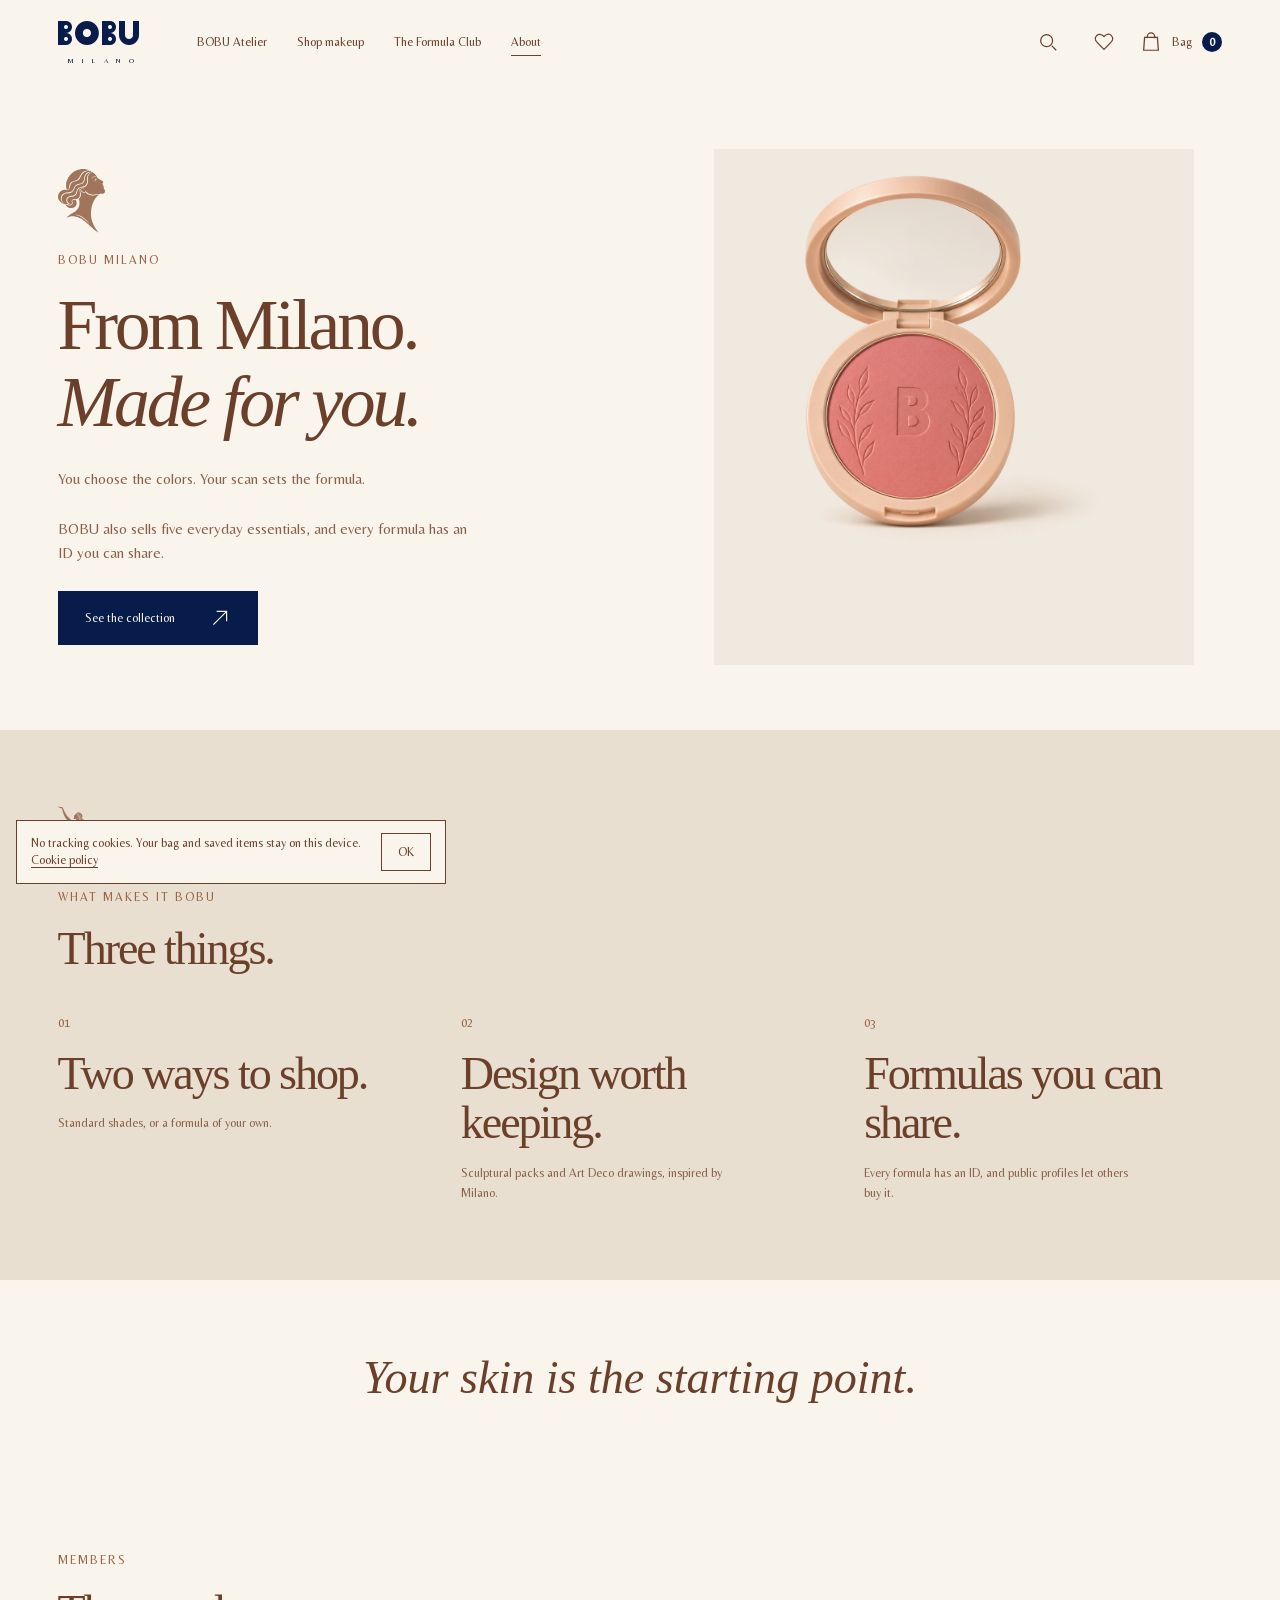
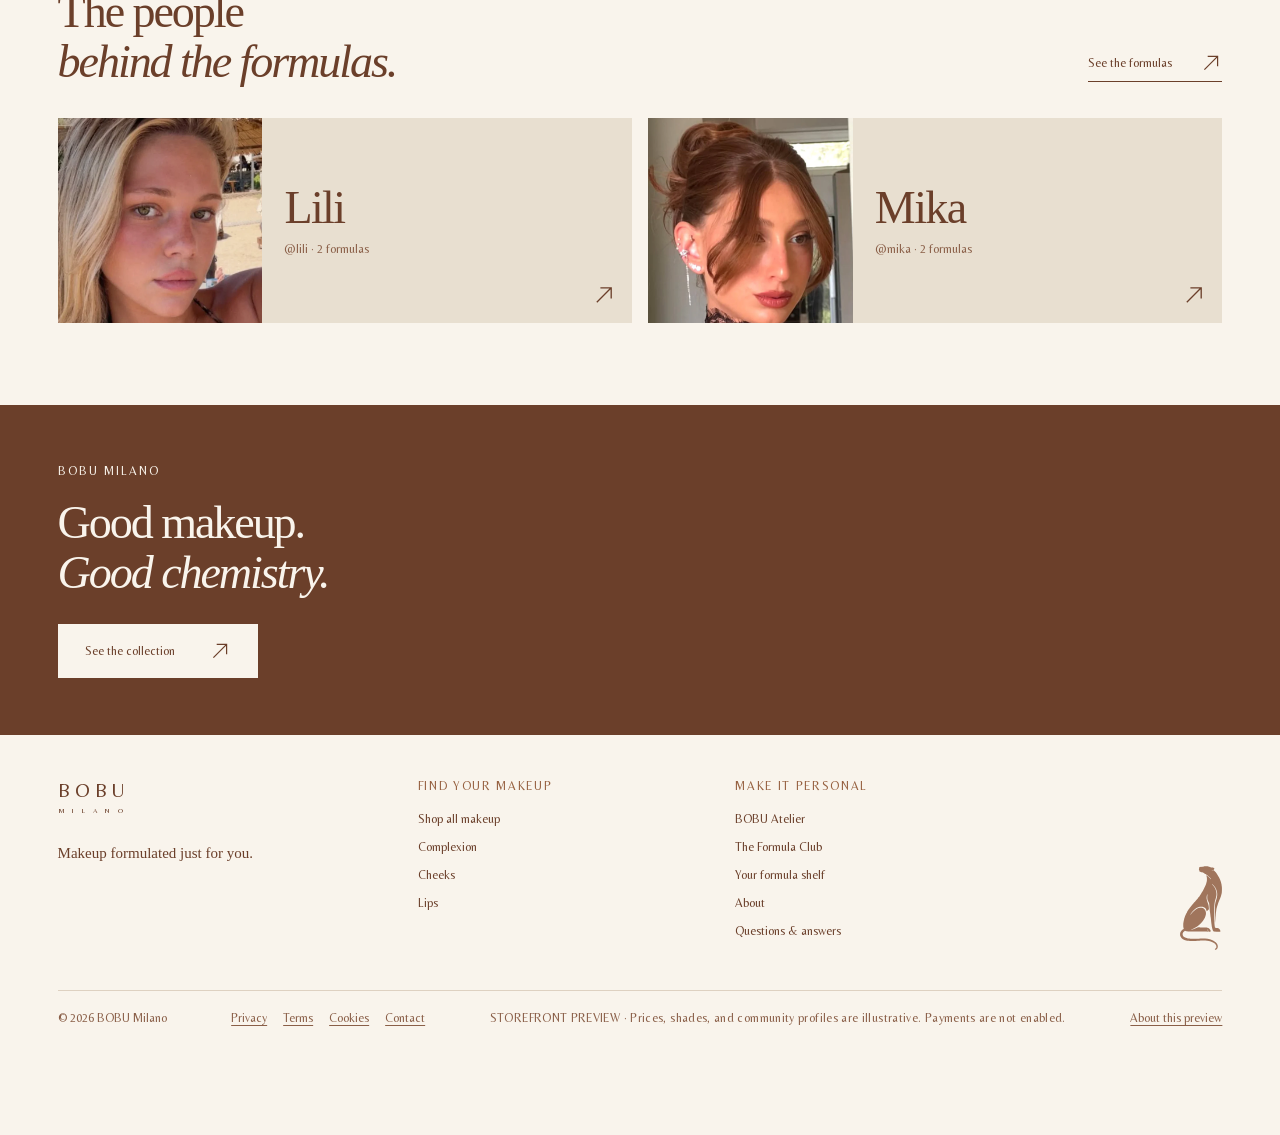
==== about.html @ 53360960 "Remove the animations and film, add three swipeable lipstick shots Co-Authored-By: Claude Opus 5.5 <" ====
<!doctype html>
<html lang="en"><head><meta charset="utf-8"><meta name="viewport" content="width=device-width,initial-scale=1,viewport-fit=cover"><meta name="theme-color" content="#F9F4EC"><title>About · BOBU Milano</title><meta name="description" content="BOBU Milano makes personal makeup. You pick the color, your scan sets the formula."><link rel="icon" href="assets/icon.png"><link rel="preload" href="assets/fonts/BOBUSignature-Regular.woff2" as="font" type="font/woff2" crossorigin><link rel="preload" href="assets/fonts/Belleza-Regular.woff2" as="font" type="font/woff2" crossorigin><meta property="og:type" content="website"><meta property="og:title" content="BOBU Milano"><meta property="og:description" content="Makeup formulated just for you. You pick the color, your scan sets the formula."><meta property="og:image" content="https://bobumilano.com/assets/share-2.jpg"><meta property="og:image:width" content="1200"><meta property="og:image:height" content="630"><meta name="twitter:card" content="summary_large_image"><link rel="stylesheet" href="store.css?v=36"></head><body><a class="skip-link" href="#main">Skip to content</a><div id="siteHeader"></div><main id="main" tabindex="-1"><noscript>Please enable JavaScript to explore this storefront.</noscript></main><div id="siteFooter"></div><dialog id="bagDialog" class="bag-dialog" aria-label="Shopping bag"></dialog><dialog id="menuDialog" class="menu-dialog" aria-label="Navigation menu"></dialog><dialog id="searchDialog" class="search-dialog" aria-label="Search makeup and formulas"></dialog><dialog id="detailDialog" class="detail-dialog" aria-label="BOBU information"></dialog><div id="toast" class="toast" role="status" aria-live="polite"></div><script src="store.js?v=36"></script><script src="motion.js?v=36"></script></body></html>
---- store.css ----
:root{--display:clamp(44px,5.6vw,84px);--heading:clamp(32px,3.6vw,52px);--title:clamp(20px,1.7vw,24px);--body:15px;--small:12px}
@font-face{font-family:BOBU;src:url('assets/fonts/BOBUSignature-Regular.woff2') format('woff2');font-display:swap;font-weight:400}@font-face{font-family:Belleza;src:url('assets/fonts/Belleza-Regular.woff2') format('woff2');font-display:swap;font-weight:400}
:root{--paper:#f9f4ec;--deep-blue:#071c4a;--ink:#6b3f2a;--text:#74452f;--muted:#8a5f48;--blush:#ebd3c3;--sand:#e8dfd0;--oat:#eadcbd;--clay:#96603f;--rule:#d8c8b8;--font:Belleza,Optima,Candara,sans-serif;--serif:Georgia,'Times New Roman',serif;--gutter:4.5%;--header:84px}
*{box-sizing:border-box}html{scroll-behavior:smooth;scroll-padding-top:105px;background:var(--paper)}body{margin:0;background:var(--paper);color:var(--text);font-family:var(--font);font-size:var(--body);line-height:1.5;-webkit-font-smoothing:antialiased}button,input,select,textarea{font:inherit}a{color:inherit;text-decoration:none}button{cursor:pointer;border:0;background:none;color:inherit;padding:0}button,a{touch-action:manipulation;-webkit-tap-highlight-color:transparent}button:focus-visible,a:focus-visible,input:focus-visible,select:focus-visible,summary:focus-visible{outline:2px solid var(--ink);outline-offset:5px}button:disabled{opacity:.55;cursor:default}img,video{display:block;max-width:100%}svg{display:block}svg.ico{width:22px;height:22px;fill:none;stroke:currentColor;stroke-width:1.35}h1,h2,h3,p{margin:0;font-weight:400}h1,h2,h3{font-family:var(--serif);color:var(--ink);letter-spacing:-.045em;line-height:1.08}h1{font-size:var(--display)}h2{font-size:var(--heading)}h3{font-size:var(--title)}em{font-style:italic}p{line-height:1.65}.signature{font-family:BOBU,var(--font);font-style:normal;letter-spacing:0;line-height:1.15}.eyebrow{font-family:var(--font);font-size:var(--small);letter-spacing:.17em;text-transform:uppercase;color:var(--clay);line-height:1.5;margin-bottom:18px}.small{font-size:var(--small);color:var(--muted)}.sr-only{position:absolute;width:1px;height:1px;overflow:hidden;clip:rect(0,0,0,0);white-space:nowrap}.skip-link{position:fixed;top:10px;left:10px;background:var(--paper);padding:12px;z-index:100;transform:translateY(-150%)}.skip-link:focus{transform:none}.topline{background:var(--ink);color:var(--paper);font-size:var(--small);letter-spacing:.08em;min-height:29px;text-align:center;display:grid;place-items:center;padding:5px 20px}.site-header{height:var(--header);display:flex;align-items:center;gap:55px;padding:0 var(--gutter);background:var(--paper);position:sticky;top:0;z-index:35;transition:box-shadow .2s}#siteHeader{display:contents}.site-header.scrolled{box-shadow:0 1px 0 #d8c8b87a}.wordmark{color:var(--ink);font-family:BOBU,sans-serif;font-size:43px;line-height:.8;flex-shrink:0;display:inline-block}.wordmark small{display:block;font-family:var(--font);letter-spacing:.45em;font-size:10px;text-align:center;margin-top:12px;padding-left:5px}.header-links{display:flex;gap:30px;align-items:center;font-size:var(--small);color:var(--ink)}.header-links a{position:relative;padding:10px 0}.header-links a:after{content:'';position:absolute;bottom:5px;left:0;height:1px;width:0;background:var(--ink);transition:width .2s}.header-links a:hover:after,.header-links a[aria-current=page]:after{width:100%}.header-actions{display:flex;align-items:center;gap:16px;margin-left:auto;color:var(--ink)}.icon-button{width:40px;height:44px;display:grid;place-items:center;position:relative}.bag-trigger{display:flex;align-items:center;gap:10px;font-size:var(--small);min-height:44px}.bag-count{background:var(--ink);color:var(--paper);min-width:20px;height:20px;border-radius:50%;display:inline-grid;place-items:center;font-size:var(--small)}.menu-trigger{display:none}.button{display:inline-flex;align-items:center;justify-content:space-between;gap:34px;min-height:50px;background:var(--ink);color:var(--paper);padding:15px 22px;font-size:var(--small);line-height:1.2;border:1px solid var(--ink);transition:background .2s,transform .2s}.button:active{transform:translateY(1px)}.button .arrow{font-size:var(--title);line-height:1}.button.secondary{background:transparent;color:var(--ink)}.button.secondary:hover{background:#74452f0a}.button.light{background:var(--paper);color:var(--ink);border-color:var(--paper)}.text-link{display:inline-flex;justify-content:space-between;align-items:center;gap:28px;padding:7px 0;border-bottom:1px solid currentColor;font-size:var(--small);line-height:1.4;color:var(--ink)}.text-link .arrow{font-size:var(--body)}.section{padding:76px var(--gutter)}.section-head{display:flex;justify-content:space-between;align-items:flex-end;gap:35px;margin-bottom:32px}.section-head p:not(.eyebrow){max-width:285px;font-size:var(--body);color:var(--muted)}.section-head>.text-link{flex-shrink:0;margin-bottom:4px}.hero{position:relative;isolation:isolate;min-height:690px;display:flex;align-items:center;background:#d7a783;overflow:hidden}.hero-photo{position:absolute;inset:0;z-index:-2;width:100%;height:100%;object-fit:cover;object-position:center 58%}.hero:after{content:'';position:absolute;inset:0;background:linear-gradient(90deg,#f3d9b825,transparent 70%);z-index:-1;pointer-events:none}.hero-copy{padding:65px var(--gutter);width:58%;max-width:825px}.hero .eyebrow{color:var(--ink);font-size:var(--small);margin-bottom:25px}.hero h1{font-size:var(--display);line-height:.99;letter-spacing:-.05em}.hero h1 .signature{display:inline-block;font-size:1em;margin-top:24px;letter-spacing:0}.hero-description{font-size:var(--body);color:var(--ink);max-width:330px;margin:28px 0 25px}.hero-actions{display:flex;align-items:center;gap:25px;flex-wrap:wrap}.hero .button{min-width:193px}.hero .text-link{color:var(--ink)}.hero-product{position:absolute;right:var(--gutter);bottom:30px;background:#f9f4ece8;backdrop-filter:blur(8px);padding:15px 18px;display:flex;align-items:center;gap:18px;font-size:var(--small);color:var(--ink);max-width:325px}.hero-product>span{font-size:var(--title)}.hero-product small{display:block;color:var(--muted);font-size:var(--small);margin-top:4px}.entry-paths{display:grid;grid-template-columns:1fr 1fr;padding:25px var(--gutter);gap:50px;background:var(--paper)}.entry-path{display:flex;align-items:center;gap:20px;padding:12px 0}.entry-path .number{font-size:var(--small);color:var(--clay)}.entry-path h3{font-size:var(--title)}.entry-path p{font-size:var(--small);color:var(--muted);margin-top:4px}.entry-path>.arrow{margin-left:auto;color:var(--ink);font-size:var(--title)}.entry-path+.entry-path{border-left:1px solid var(--rule);padding-left:50px}.product-grid{display:grid;grid-template-columns:repeat(3,minmax(0,1fr));gap:35px 22px}.product-grid.featured{grid-template-columns:repeat(5,minmax(0,1fr));gap:18px}.product-card{min-width:0}.product-stage{position:relative;isolation:isolate;overflow:hidden;background:var(--ground,var(--sand));aspect-ratio:4/4.7;display:flex;align-items:center;justify-content:center}.product-stage:before{content:'';position:absolute;z-index:-1;width:70%;height:85%;border-radius:200px 200px 0 0;bottom:0;left:15%;background:#f9f4ec56}.product-stage .product-cutout{height:76%;width:65%;object-fit:contain;position:relative;z-index:1;transition:transform .5s}.product-stage[data-type=blush] .product-cutout{width:85%;height:65%}.product-stage[data-type=concealer] .product-cutout,.product-stage[data-type=gloss] .product-cutout{height:77%;width:55%}.product-stage:hover .product-cutout{transform:translateY(-5px) rotate(-2deg)}.product-stage .stage-art{position:absolute;width:20%;height:31%;left:6%;bottom:7%;object-fit:contain;opacity:.22;z-index:0}.stage-badge{position:absolute;left:15px;top:14px;z-index:2;font-size:var(--small);letter-spacing:.12em;color:var(--muted)}.quick-add{position:absolute;z-index:3;right:12px;bottom:12px;display:grid;place-items:center;width:38px;height:38px;background:var(--paper);color:var(--ink);font-size:var(--title)}.quick-add:hover{background:var(--ink);color:var(--paper)}.product-stage-link{display:block}.product-stage-link .product-stage{width:100%}.product-caption{padding-top:16px}.product-name-line{display:flex;align-items:baseline;justify-content:space-between;gap:10px}.product-name-line h3{font-size:var(--title);line-height:1.15}.product-name-line .price{font-size:var(--small);white-space:nowrap;color:var(--ink)}.product-caption p{font-size:var(--small);color:var(--muted);margin:7px 0 11px;line-height:1.5}.shade-preview{display:flex;gap:5px;align-items:center;color:var(--muted);font-size:var(--small)}.shade-preview span{width:9px;height:9px;background:var(--color);border-radius:50%}.shade-preview small{margin-left:4px;font-size:var(--small)}.featured .product-name-line{display:block}.featured .product-name-line .price{font-size:var(--small);display:block;margin-top:8px}.featured .product-name-line h3{font-size:var(--title)}.featured .product-caption p{font-size:var(--small);min-height:34px}.shop-all-link{text-align:center;margin-top:35px}.personal-section{display:grid;grid-template-columns:1fr 1fr;gap:8%;align-items:center;background:var(--sand)}.personal-visual{position:relative;background:var(--oat);min-height:560px;display:flex;align-items:center;justify-content:center;overflow:hidden}.personal-visual .figure-art{width:88%;height:430px;object-fit:contain;mix-blend-mode:multiply;opacity:.85;position:relative}.visual-tag{position:absolute;top:23px;left:23px;right:23px;display:flex;justify-content:space-between;color:var(--clay);font-size:var(--small);letter-spacing:.12em}.visual-caption{position:absolute;bottom:24px;left:24px;right:24px;text-align:center;color:var(--ink);font-size:var(--title);font-family:var(--serif);font-style:italic}.personal-copy .body-copy{max-width:370px;font-size:var(--body);color:var(--muted);margin:24px 0}.simple-steps{display:grid;gap:18px;margin:28px 0}.simple-step{display:flex;gap:17px;align-items:flex-start}.simple-step>span{color:var(--ink);font-size:var(--small);padding-top:4px}.simple-step h3{font-family:var(--font);font-size:var(--body);letter-spacing:0;color:var(--text)}.simple-step p{font-size:var(--small);color:var(--muted);margin-top:4px}.coming-soon{font-size:var(--small);letter-spacing:.09em;color:var(--clay);text-transform:uppercase;display:block;margin-top:13px}.formula-grid{display:grid;grid-template-columns:repeat(3,minmax(0,1fr));gap:22px}.formula-card{background:var(--sand);position:relative}.formula-art{height:195px;position:relative;display:flex;align-items:center;justify-content:center;overflow:hidden;background:var(--ground,var(--sand))}.formula-art:before{content:'';position:absolute;bottom:0;top:17px;width:62%;background:#f9f4ec45;border-radius:150px 150px 0 0}.formula-pigment{position:relative;z-index:1;width:142px;height:112px;border-radius:45% 55% 48% 52% / 47% 54% 46% 53%;background:var(--tone);transform:rotate(-15deg);box-shadow:inset 8px 10px 15px #fff2,inset -6px -7px 15px #33120f18,7px 12px 20px #74513615}.formula-pigment:before{content:'';position:absolute;inset:13px 8px;border-top:1px solid #fff3;border-bottom:1px solid #56281812;border-radius:50%;transform:rotate(8deg)}.formula-pigment:after{content:'';position:absolute;inset:30px 10px;border-top:1px solid #fff3;border-bottom:1px solid #56281812;border-radius:50%;transform:rotate(8deg)}.formula-id{position:absolute;left:16px;top:14px;font-size:var(--small);letter-spacing:.09em;color:var(--muted);z-index:2}.save-formula{position:absolute;right:9px;top:6px;width:40px;height:40px;color:var(--ink);z-index:3;font-size:var(--title)}.save-formula[aria-pressed=true]{color:var(--ink)}.formula-info{padding:22px;background:#f1e7d8}.formula-info h3{font-size:var(--title)}.formula-info>p{font-size:var(--small);color:var(--muted);margin:7px 0 18px}.creator-link{display:flex;align-items:center;gap:10px;font-size:var(--small)}.avatar{width:32px;height:32px;border-radius:50%;display:grid;place-items:center;background:var(--avatar,#e6cdb5);color:var(--ink);font-family:var(--serif);font-size:var(--small);flex-shrink:0}.creator-link small{font-size:var(--small);color:var(--muted);display:block;margin-top:3px}.creator-link>.arrow{margin-left:auto;font-size:var(--title);color:var(--ink)}.formula-buy{display:flex;justify-content:space-between;align-items:center;min-height:42px;border:1px solid #cbb99f;padding:11px 12px;margin-top:17px;color:var(--ink);font-size:var(--small)}.formula-buy:hover{background:var(--ink);border-color:var(--ink);color:var(--paper)}.sample-label{display:inline-block;font-size:var(--small);letter-spacing:.12em;color:var(--muted);text-transform:uppercase}.community-note{display:flex;justify-content:space-between;align-items:center;margin-top:24px;gap:20px}.community-note p{font-size:var(--small);color:var(--muted)}.brand-banner{background:var(--ink);color:var(--paper);padding:57px var(--gutter);position:relative;display:flex;align-items:center;justify-content:space-between;gap:30px;overflow:hidden}.brand-banner h2{color:var(--paper);font-size:var(--heading)}.brand-banner .eyebrow{color:var(--paper);font-size:var(--small)}.brand-banner .signature{font-size:1em;display:block;margin-top:15px}.brand-banner .banner-art{width:180px;height:175px;filter:brightness(0) invert(92%) sepia(16%) saturate(374%) hue-rotate(344deg);opacity:.45;object-fit:contain;margin-right:6%}.brand-banner .button{margin-top:26px}.site-footer{padding:45px var(--gutter) 24px;background:var(--paper)}.footer-main{display:grid;grid-template-columns:1.15fr 1fr .8fr .8fr;gap:35px;padding-bottom:40px}.footer-brand .wordmark{font-size:50px}.footer-brand p{font-family:var(--serif);font-size:var(--body);line-height:1.4;margin-top:24px;color:var(--ink)}.footer-links h3{font-family:var(--font);font-size:var(--small);letter-spacing:.14em;color:var(--clay);text-transform:uppercase;margin:0 0 17px}.footer-links a,.footer-links button{display:block;font-size:var(--small);margin:10px 0;color:var(--ink);text-align:left}.footer-main .footer-art{width:90px;height:135px;object-fit:contain;opacity:.65;justify-self:end}.footer-bottom{display:flex;justify-content:space-between;gap:20px;border-top:1px solid #ded1c1;padding-top:18px;font-size:var(--small);color:var(--muted)}.footer-bottom button{font-size:var(--small);text-decoration:underline;text-underline-offset:3px}.footer-bottom .preview-disclosure{font-size:var(--small);letter-spacing:.03em}.mobile-dock{display:none}.page-intro{padding:60px var(--gutter) 35px;position:relative}.page-intro h1{max-width:850px}.page-intro>p:not(.eyebrow){max-width:490px;color:var(--muted);font-size:var(--body);margin:22px 0 0}.page-intro .intro-art{position:absolute;right:8%;bottom:25px;width:100px;height:150px;object-fit:contain;opacity:.7}.breadcrumb{font-size:var(--small);color:var(--muted);display:flex;gap:10px;margin-bottom:30px;flex-wrap:wrap}.breadcrumb a:hover{color:var(--ink)}.shop-section{padding-top:0}.shop-controls{display:flex;align-items:center;justify-content:space-between;gap:25px;padding:20px 0;border-top:1px solid var(--rule);margin-bottom:20px}.filter-tabs{display:flex;gap:8px;flex-wrap:wrap}.filter-tabs button{font-size:var(--small);padding:9px 16px;border:1px solid transparent;color:var(--muted);min-height:38px}.filter-tabs button.active{border-color:var(--ink);color:var(--ink)}.sort-label{display:flex;align-items:center;gap:8px;font-size:var(--small);color:var(--muted)}select{border:0;border-bottom:1px solid var(--rule);background:transparent;color:var(--ink);border-radius:0;font-size:var(--small);max-width:170px;padding:9px 18px 9px 2px}.catalog-meta{display:flex;justify-content:space-between;align-items:center;gap:20px;font-size:var(--small);color:var(--muted);margin-bottom:23px}.catalog-meta button{color:var(--ink);text-decoration:underline;text-underline-offset:4px;font-size:var(--small)}.store-note{margin-top:35px;font-size:var(--small);color:var(--muted)}.empty-state{padding:65px 20px;text-align:center;max-width:600px;margin:0 auto}.empty-state h2{font-size:var(--heading)}.empty-state p{font-size:var(--body);color:var(--muted);margin:20px 0}.empty-state .button{margin-top:5px}.product-page{padding:32px var(--gutter) 70px}.product-layout{display:grid;grid-template-columns:1.1fr 1fr;gap:8%;align-items:start}.product-gallery{position:sticky;top:calc(var(--header) + 20px)}.product-gallery .product-stage{aspect-ratio:1/1.09;min-height:480px}.product-gallery .product-stage .product-cutout{height:78%;width:65%}.product-gallery .product-stage[data-type=blush] .product-cutout{width:85%;height:65%}.gallery-caption{display:flex;justify-content:space-between;font-size:var(--small);color:var(--muted);margin-top:13px;gap:10px}.product-detail{padding-top:12px}.product-detail .eyebrow{margin-bottom:16px;font-size:var(--small)}.product-detail h1{font-size:var(--heading)}.product-intro{font-size:var(--body);color:var(--muted);max-width:380px;margin:18px 0}.product-price{font-size:var(--title);color:var(--ink);margin:20px 0 4px}.price-note{font-size:var(--small);color:var(--muted)}.product-specs{display:flex;gap:17px;flex-wrap:wrap;font-size:var(--small);color:var(--muted);margin:20px 0 25px}.product-specs span+span:before{content:'·';margin-right:17px}.shade-label{display:flex;justify-content:space-between;align-items:center;font-size:var(--small);margin:25px 0 12px;color:var(--ink);gap:10px}.shade-label button{font-size:var(--small);color:var(--ink);text-decoration:underline;text-underline-offset:4px}.shade-options{display:flex;gap:4px;flex-wrap:wrap;margin-bottom:13px}.shade-button{width:42px;height:42px;border:1px solid transparent;display:grid;place-items:center;position:relative;border-radius:50%}.shade-button:before{content:'';position:absolute;inset:7px;border-radius:50%;background:var(--shade)}.shade-button[aria-pressed=true]{border-color:var(--ink)}.shade-button:after{content:'';position:absolute;inset:14px;border-radius:50%;border:1px solid #fff8;opacity:0}.shade-button[aria-pressed=true]:after{opacity:1}.shade-description{font-size:var(--small);color:var(--muted);min-height:18px}.buy-row{display:flex;gap:12px;align-items:center;margin:26px 0 12px}.quantity-input{border:1px solid var(--rule);display:flex;align-items:center;min-height:52px;flex-shrink:0}.quantity-input button{width:34px;height:48px;color:var(--ink);font-size:var(--title)}.quantity-input span{min-width:20px;text-align:center;font-size:var(--small)}.buy-row .button{flex:1;min-height:52px;justify-content:center;gap:12px}.product-footnote{font-size:var(--small);color:var(--muted);margin-bottom:25px}.custom-link{background:#eee2ce;display:flex;align-items:center;justify-content:space-between;gap:15px;padding:18px 20px;margin:25px 0;color:var(--ink);font-size:var(--small)}.custom-link small{font-size:var(--small);color:var(--muted);display:block;margin-top:4px}.custom-link .arrow{font-size:var(--title)}.accordions{margin-top:25px}details{border-bottom:1px solid var(--rule)}summary{list-style:none;display:flex;align-items:center;justify-content:space-between;min-height:53px;font-size:var(--small);color:var(--ink);cursor:pointer}summary::-webkit-details-marker{display:none}summary:after{content:'+';font-size:var(--title);font-family:var(--font)}details[open] summary:after{content:'−'}details>div,details>p{font-size:var(--small);line-height:1.7;color:var(--muted);padding:0 20px 20px 0}.formula-context{padding:15px 18px;background:#eee2d4;font-size:var(--small);margin-bottom:22px;color:var(--muted)}.formula-context a{color:var(--ink);text-decoration:underline;text-underline-offset:3px}.formula-context .avatar{display:inline-grid;vertical-align:middle;margin-right:8px}.formula-product-id{display:inline-block;background:#e8dfcf;color:var(--ink);padding:7px 10px;font-size:var(--small);margin-top:17px}.formula-product-save{margin-top:12px;font-size:var(--small);color:var(--ink);display:block;text-decoration:underline;text-underline-offset:5px}.related-section{padding-top:15px}.related-section h2{font-size:var(--heading)}.formula-searchbar{display:flex;align-items:center;border-bottom:1px solid var(--ink);max-width:470px;min-height:48px;gap:15px}.formula-searchbar input{width:100%;background:none;border:0;outline-offset:0;color:var(--ink);font-size:var(--body);padding:12px 0;min-width:0}.formula-searchbar svg{flex-shrink:0}.club-controls{display:flex;align-items:center;justify-content:space-between;gap:30px;margin:0 0 30px}.club-controls .filter-tabs{gap:3px}.club-controls .filter-tabs button{font-size:var(--small);padding:8px 12px}.id-explainer{background:var(--sand);padding:45px;display:grid;grid-template-columns:1fr 1fr;gap:9%;align-items:center}.id-ticket{background:var(--paper);padding:30px;max-width:390px;box-shadow:10px 12px 0 #cbb39425}.id-ticket .ticket-brand{font-family:BOBU;font-size:27px;color:var(--ink);line-height:1}.id-ticket>span{font-size:var(--small);color:var(--muted);display:block;margin:28px 0 8px;letter-spacing:.12em}.id-ticket strong{display:block;color:var(--ink);font-size:var(--title);letter-spacing:.04em;font-family:var(--font);font-weight:400}.ticket-rows{display:grid;grid-template-columns:1fr 1fr;gap:20px;border-top:1px solid var(--rule);margin-top:24px;padding-top:18px;font-size:var(--small);color:var(--muted)}.ticket-rows b{display:block;font-size:var(--small);font-weight:400;color:var(--text);margin-top:6px}.id-explainer h2{font-size:var(--heading)}.id-explainer p{font-size:var(--small);color:var(--muted);margin-top:20px;max-width:350px}.id-explainer .text-link{margin-top:15px}.profile-hero{padding:55px var(--gutter) 45px;background:var(--ground,var(--sand));display:grid;grid-template-columns:1fr 200px;align-items:center;gap:40px}.profile-title{display:flex;align-items:center;gap:24px;margin:22px 0}.profile-title .avatar{width:90px;height:90px;font-size:var(--title);background:#f9f4ec88}.profile-title h1{font-size:var(--display)}.profile-title p{font-size:var(--small);color:var(--muted);margin-top:10px}.profile-hero .profile-bio{max-width:460px;font-size:var(--body);color:var(--muted);margin-bottom:20px}.profile-buttons{display:flex;gap:17px;align-items:center}.profile-buttons .button{min-height:43px;font-size:var(--small);padding:12px 19px}.profile-hero>img{width:145px;height:220px;object-fit:contain;justify-self:center;opacity:.6}.profile-formula-heading{display:flex;align-items:center;justify-content:space-between;margin-bottom:30px}.profile-formula-heading span{font-size:var(--small);color:var(--muted)}.profile-formula-heading h2{font-size:var(--heading)}.shelf-meta{display:flex;gap:24px;margin:30px 0;color:var(--muted);font-size:var(--small)}.shelf-intro{padding-bottom:15px}.followed-row{display:flex;gap:15px;flex-wrap:wrap;margin-top:20px}.followed-card{display:flex;gap:10px;align-items:center;background:var(--sand);padding:13px 17px;font-size:var(--small);color:var(--ink)}.personal-hero{display:grid;grid-template-columns:1fr 1fr;gap:7%;padding:60px var(--gutter);background:var(--sand);align-items:center}.personal-hero h1{font-size:var(--display)}.personal-hero .intro-copy{font-size:var(--body);color:var(--muted);max-width:380px;margin:25px 0}.personal-hero .personal-visual{min-height:540px}.personal-hero .eyebrow{font-size:var(--small)}.personal-hero .button{margin-top:5px}.how-grid{display:grid;grid-template-columns:repeat(3,minmax(0,1fr));gap:45px}.how-card .how-number{font-size:var(--small);color:var(--clay);margin-bottom:15px}.how-card h3{font-size:var(--title);margin-bottom:16px}.how-card p{font-size:var(--small);color:var(--muted);max-width:280px}.how-card>img{height:95px;width:100px;object-fit:contain;object-position:left center;opacity:.7;margin-bottom:25px}.compare-paths{display:grid;grid-template-columns:1fr 1fr;gap:22px}.compare-card{padding:35px;background:var(--sand)}.compare-card:nth-child(2){background:var(--blush)}.compare-card h3{font-size:var(--heading)}.compare-card p{color:var(--muted);font-size:var(--small);margin:20px 0;max-width:370px}.compare-card ul{padding-left:16px;font-size:var(--small);color:var(--muted);line-height:2.3;margin-bottom:25px}.faq{max-width:770px;margin:0 auto}.faq .eyebrow{text-align:center}.faq h2{text-align:center;margin-bottom:30px}.faq details{padding:0 5px}.faq summary{font-size:var(--body);min-height:63px}.faq details>div{font-size:var(--small)}.about-hero{display:grid;grid-template-columns:1fr 1fr;gap:8%;padding:65px var(--gutter);align-items:center}.about-hero .about-art{min-height:500px;background:var(--oat);display:grid;place-items:center}.about-art img{width:84%;height:410px;object-fit:contain;opacity:.85}.about-hero p:not(.eyebrow){font-size:var(--body);color:var(--muted);margin:25px 0;max-width:420px}.about-values{background:var(--sand)}.about-values h2{margin-bottom:40px}.about-values .how-card h3{font-size:var(--heading)}.about-quote{padding:70px var(--gutter);text-align:center}.about-quote p{font-family:var(--serif);font-style:italic;color:var(--ink);font-size:var(--heading);line-height:1.2}.about-quote small{font-size:var(--small);color:var(--clay);letter-spacing:.15em;display:block;margin-top:25px}.checkout-layout{display:grid;grid-template-columns:1.05fr 1fr;gap:8%;align-items:start}.checkout-preview{background:var(--sand);padding:35px}.checkout-preview h2{font-size:var(--heading)}.checkout-preview p{font-size:var(--small);color:var(--muted);margin:20px 0}.checkout-preview .button{margin-top:8px}.checkout-step{display:flex;align-items:center;justify-content:space-between;padding:18px 0;border-bottom:1px solid #ccb89c;font-size:var(--small);color:var(--muted)}.checkout-step span:last-child{font-size:var(--small)}.checkout-items .cart-item:first-child{padding-top:0}.checkout-items .cart-summary{padding:25px 0}.checkout-items .cart-summary p{font-size:var(--small);color:var(--muted)}.not-found{padding:90px 20px;text-align:center}.not-found p{margin:25px auto;max-width:400px;color:var(--muted)}.not-found .button{margin-top:15px}
/* Drawers and lightboxes */
dialog{border:0;background:var(--paper);color:var(--text);padding:0;max-height:90dvh;max-width:calc(100% - 30px);overscroll-behavior:contain}dialog::backdrop{background:#31261c60;backdrop-filter:blur(3px)}body:has(dialog[open]){overflow:hidden}.dialog-close{width:42px;height:42px;display:grid;place-items:center;font-size:var(--title);color:var(--ink)}.dialog-top{display:flex;align-items:center;justify-content:space-between;padding:24px 27px;border-bottom:1px solid var(--rule);gap:20px}.dialog-top h2{font-size:var(--heading)}.dialog-top .eyebrow{font-size:var(--small);margin:0 0 10px}.bag-dialog{position:fixed;inset:0 0 0 auto;margin:0;width:470px;max-width:100%;height:100dvh;max-height:100dvh;display:none;flex-direction:column}.bag-dialog[open]{display:flex}.bag-body{overflow-y:auto;flex:1;min-height:0;padding:0 27px}.bag-bottom{padding:22px 27px;border-top:1px solid var(--rule);background:var(--paper)}.bag-bottom .button{width:100%;justify-content:space-between}.bag-bottom p{font-size:var(--small);color:var(--muted);margin:12px 0 0}.cart-summary .subtotal,.bag-bottom .subtotal{display:flex;justify-content:space-between;color:var(--ink);font-size:var(--body);margin-bottom:18px}.cart-item{display:flex;gap:17px;padding:24px 0;border-bottom:1px solid var(--rule);align-items:flex-start}.cart-thumb{width:76px;height:98px;background:var(--ground,var(--sand));display:grid;place-items:center;flex-shrink:0}.cart-thumb img{max-width:70%;height:83px;object-fit:contain}.cart-item-info{flex:1;min-width:0}.cart-item h3{font-size:var(--title);margin-bottom:8px}.cart-item p{font-size:var(--small);color:var(--muted);line-height:1.6}.cart-item .line-price{font-size:var(--small);white-space:nowrap;color:var(--ink)}.cart-quantity{display:flex;gap:12px;align-items:center;margin-top:11px;font-size:var(--small)}.cart-quantity button{width:27px;height:28px;border:1px solid var(--rule);font-size:var(--body);color:var(--ink)}.cart-remove{font-size:var(--small);text-decoration:underline;color:var(--muted);margin-top:12px;text-underline-offset:3px}.bag-empty{padding:55px 0}.bag-empty h3{font-size:var(--heading)}.bag-empty p{font-size:var(--body);margin:20px 0;color:var(--muted)}.bag-empty .button{margin-top:8px}.menu-dialog{position:fixed;inset:0 auto 0 0;height:100dvh;max-height:100dvh;margin:0;width:400px;max-width:100%}.menu-links{padding:15px 27px}.menu-links a{display:flex;justify-content:space-between;align-items:center;font-family:var(--serif);font-size:var(--title);color:var(--ink);padding:20px 0;border-bottom:1px solid var(--rule);line-height:1.1;letter-spacing:-.03em}.menu-note{padding:15px 27px;font-size:var(--small);color:var(--muted)}.search-dialog{width:680px;max-height:85dvh}.search-content{padding:24px 30px}.search-input-wrap{display:flex;align-items:center;gap:15px;border-bottom:1px solid var(--ink);margin-bottom:24px}.search-input-wrap input{width:100%;background:transparent;border:0;min-height:53px;font-size:var(--body);color:var(--ink);min-width:0}.search-input-wrap input:focus-visible{outline-offset:0}.search-result{display:flex;align-items:center;gap:17px;padding:13px 0;border-bottom:1px solid #e0d3c3}.search-result img{width:35px;height:55px;object-fit:contain}.search-result>div{flex:1}.search-result h3{font-size:var(--title)}.search-result p{font-size:var(--small);color:var(--muted);margin-top:4px}.search-result>.arrow{font-size:var(--title);color:var(--ink)}.search-results-label{font-size:var(--small);letter-spacing:.1em;color:var(--clay);margin:20px 0 12px;text-transform:uppercase}.search-empty{padding:20px 0;color:var(--muted);font-size:var(--body)}.detail-dialog{width:650px}.detail-content{padding:35px}.detail-content h2{font-size:var(--heading);margin:10px 0 22px}.detail-content p{font-size:var(--body);color:var(--muted);margin:16px 0}.detail-content .button{margin-top:20px}.detail-content .text-link{margin-top:12px}.detail-content ul{font-size:var(--small);color:var(--muted);padding-left:17px;line-height:1.9}.detail-dialog .dialog-top{padding:15px 22px;border:0}.detail-dialog .dialog-top>span{font-size:var(--small);letter-spacing:.12em;color:var(--clay)}.detail-dialog .detail-content{padding-top:0}.choice-grid{display:grid;grid-template-columns:1fr 1fr;gap:12px;margin:23px 0}.choice{border:1px solid var(--rule);padding:17px;text-align:left;color:var(--ink);font-size:var(--body);min-height:60px}.choice[aria-pressed=true]{border-color:var(--ink);background:#071c4a08}.finder-progress{display:flex;gap:6px;margin:20px 0 25px}.finder-progress span{height:3px;flex:1;background:#e3d5c3}.finder-progress span.done{background:var(--ink)}.finder-actions{display:flex;justify-content:space-between;align-items:center;margin-top:25px;gap:20px}.finder-actions .button{margin:0}.finder-actions button:not(.button){font-size:var(--small);color:var(--muted)}.finder-result{display:grid;grid-template-columns:130px 1fr;gap:25px;align-items:center;margin:25px 0}.finder-result .product-stage{min-height:175px;aspect-ratio:auto}.finder-result h3{font-size:var(--title)}.finder-result p{font-size:var(--small)}.toast{position:fixed;bottom:25px;left:50%;transform:translate(-50%,15px);background:var(--ink);color:var(--paper);padding:15px 23px;font-size:var(--small);z-index:100;opacity:0;pointer-events:none;transition:opacity .2s,transform .2s;max-width:calc(100% - 30px);text-align:center}.toast.show{opacity:1;transform:translate(-50%,0)}[hidden]{display:none!important}
@media(min-width:1550px){.hero{min-height:790px}.hero-copy{max-width:940px}.hero h1{font-size:var(--display)}.section{padding-top:88px;padding-bottom:88px}.product-stage{aspect-ratio:4/4.8}.site-header,.section,.page-intro,.product-page,.site-footer,.entry-paths,.brand-banner,.profile-hero,.personal-hero,.about-hero{padding-left:max(4.5%,calc((100vw - 1660px)/2));padding-right:max(4.5%,calc((100vw - 1660px)/2))}}
@media(max-width:1080px) and (min-width:761px){.site-header{gap:30px}.header-links{gap:20px;font-size:var(--small)}.header-actions{gap:7px}.hero{min-height:650px}.hero h1{font-size:var(--display)}.hero-copy{width:65%}.hero-description{font-size:var(--body);max-width:300px}.hero-actions{gap:20px}.hero-product{max-width:270px}.product-grid.featured{grid-template-columns:repeat(3,minmax(0,1fr));gap:30px 18px}.featured .product-name-line{display:flex}.featured .product-name-line .price{margin-top:0}.featured .product-caption p{min-height:0}.personal-section{gap:6%}.personal-visual{min-height:500px}.personal-visual .figure-art{height:370px}.product-layout{gap:5%}.product-detail h1{font-size:var(--heading)}.product-gallery .product-stage{min-height:440px}.club-controls{align-items:flex-start;flex-direction:column}.formula-grid{gap:16px}.formula-info{padding:18px}.formula-info h3{font-size:var(--title)}.profile-title h1{font-size:var(--display)}.personal-hero h1{font-size:var(--display)}.personal-hero .personal-visual{min-height:470px}.footer-main{gap:25px;grid-template-columns:1.1fr 1fr 1fr .5fr}}
@media(max-width:760px){:root{--gutter:20px;--header:68px}html{scroll-padding-top:85px}body{font-size:var(--body)}.topline{font-size:var(--small);min-height:24px;padding:4px 16px}.site-header{height:68px;gap:0;padding:0 15px;justify-content:space-between}.wordmark{font-size:34px;line-height:.8}.wordmark small{font-size:5px;letter-spacing:.44em;margin-top:8px;padding-left:3px}.site-header>.wordmark{position:absolute;left:50%;transform:translateX(-50%)}.header-links,.header-actions>.shelf-trigger{display:none}.header-actions{gap:0;margin-left:0}.menu-trigger{display:grid;margin-left:-5px}.header-actions .icon-button{width:35px}.header-actions .icon-button svg{width:20px;height:20px}.bag-trigger{font-size:0;gap:4px;min-width:37px;justify-content:center;position:relative}.bag-trigger svg{width:22px;height:22px}.bag-count{position:absolute;right:-2px;top:2px;min-width:14px;height:14px;font-size:var(--small)}.button{min-height:48px;font-size:var(--small);padding:14px 18px;gap:25px}.button .arrow{font-size:var(--title)}.text-link{font-size:var(--small);gap:24px}.section{padding:43px 20px}.section-head{display:block;margin-bottom:25px}.section-head h2{font-size:var(--heading)}.section-head p:not(.eyebrow){font-size:var(--small);max-width:300px;margin:18px 0}.section-head>.text-link{margin-top:18px;font-size:var(--small)}.eyebrow{font-size:var(--small);letter-spacing:.16em;margin-bottom:16px}h1{font-size:var(--display)}h2{font-size:var(--heading)}.hero{height:calc(100svh - 92px);min-height:630px;max-height:810px;align-items:stretch}.hero-photo{object-position:84% 50%}.hero:after{background:linear-gradient(180deg,#f7dfc32b,transparent 43%,transparent 62%,#492c1e44)}.hero-copy{padding:30px 23px 30px;width:100%;display:flex;flex-direction:column;max-width:none}.hero .eyebrow{font-size:var(--small);margin-bottom:21px}.hero h1{font-size:var(--display);line-height:1.01;max-width:310px}.hero h1 .signature{font-size:1em;line-height:1.18;margin-top:16px}.hero-description{font-size:var(--small);line-height:1.65;max-width:290px;color:#f9f0e2;margin:0 0 18px;margin-top:auto;text-shadow:0 1px 5px #4f2d1833}.hero-actions{gap:21px;flex-wrap:nowrap;width:100%}.hero .button{min-width:0;font-size:var(--small);min-height:46px;padding:14px 16px;gap:20px}.hero .text-link{color:var(--paper);font-size:var(--small);gap:18px}.hero-product{display:none}.entry-paths{grid-template-columns:1fr;padding:14px 20px 18px;gap:0}.entry-path{gap:14px;padding:16px 0}.entry-path+.entry-path{border-left:0;border-top:1px solid #e3d5c3;padding-left:0}.entry-path .number{font-size:var(--small)}.entry-path h3{font-size:var(--title)}.entry-path p{font-size:var(--small);margin-top:4px}.entry-path>.arrow{font-size:var(--title)}.product-grid,.product-grid.featured{grid-template-columns:repeat(2,minmax(0,1fr));gap:27px 13px}.product-stage{aspect-ratio:3/4}.stage-badge{left:10px;top:10px;font-size:var(--small);letter-spacing:.08em}.product-stage .product-cutout{height:73%;width:70%}.product-stage[data-type=blush] .product-cutout{width:91%;height:65%}.product-stage[data-type=concealer] .product-cutout,.product-stage[data-type=gloss] .product-cutout{height:75%;width:54%}.product-stage .stage-art{width:20%;height:26%;bottom:7%;left:6%}.quick-add{width:33px;height:34px;right:8px;bottom:9px;font-size:var(--title)}.product-caption{padding-top:12px}.product-name-line,.featured .product-name-line{display:block}.product-name-line h3,.featured .product-name-line h3{font-size:var(--title);line-height:1.12}.product-name-line .price,.featured .product-name-line .price{display:block;font-size:var(--small);margin-top:7px}.product-caption p,.featured .product-caption p{font-size:var(--small);margin:7px 0 11px;min-height:0;line-height:1.5}.shade-preview{gap:4px}.shade-preview span{width:7px;height:7px}.shade-preview small{font-size:var(--small);margin-left:3px}.product-grid.featured .product-card:last-child{grid-column:1/-1;display:grid;grid-template-columns:1fr 1fr;gap:18px;align-items:center;border-top:1px solid #e3d5c3;padding-top:22px}.featured .product-card:last-child .product-stage{aspect-ratio:1.1}.featured .product-card:last-child .product-caption{padding:0}.featured .product-card:last-child .product-stage .product-cutout{height:80%}.shop-all-link{margin-top:27px}.shop-all-link .button{width:100%}.personal-section{display:flex;flex-direction:column;padding-top:24px;gap:30px}.personal-visual{min-height:425px;width:100%}.personal-visual .figure-art{width:89%;height:310px;margin-top:-15px}.visual-tag{left:18px;right:18px;top:20px;font-size:var(--small)}.visual-caption{font-size:var(--title);bottom:23px}.personal-copy{width:100%}.personal-copy h2{font-size:var(--heading)}.personal-copy .body-copy{font-size:var(--small);margin:20px 0;max-width:320px}.simple-steps{gap:17px;margin:25px 0}.simple-step{gap:14px}.simple-step>span{font-size:var(--small)}.simple-step h3{font-size:var(--body)}.simple-step p{font-size:var(--small)}.personal-copy .button{width:100%;font-size:var(--small)}.coming-soon{font-size:var(--small)}.formula-grid{grid-template-columns:1fr;gap:16px}.formula-card{display:grid;grid-template-columns:40% 60%}.formula-art{height:100%;min-height:215px}.formula-art:before{width:88%;top:36px}.formula-id{left:10px;top:13px;font-size:var(--small);max-width:85px}.save-formula{width:30px;height:33px;right:3px;top:3px;font-size:var(--title)}.formula-pigment{width:92px;height:82px;max-width:80%}.formula-info{padding:25px 13px 15px}.formula-info h3{font-size:var(--title)}.formula-info>p{font-size:var(--small);line-height:1.5;margin:7px 0 14px}.creator-link{font-size:var(--small);gap:7px}.avatar{width:27px;height:27px;font-size:var(--small)}.creator-link small{font-size:var(--small)}.creator-link>.arrow{font-size:var(--title)}.formula-buy{font-size:var(--small);padding:10px;min-height:36px;margin-top:14px}.community-note{display:block;margin-top:20px}.community-note p{font-size:var(--small)}.community-note .text-link{margin-top:12px;font-size:var(--small)}.sample-label{font-size:var(--small)}.brand-banner{padding:43px 23px;gap:12px}.brand-banner h2{font-size:var(--heading)}.brand-banner .signature{font-size:1em;line-height:1.25;margin-top:17px}.brand-banner .eyebrow{font-size:var(--small)}.brand-banner .banner-art{display:none}.brand-banner .button{font-size:var(--small);margin-top:25px;min-width:180px}.site-footer{padding:38px 22px 85px}.footer-main{grid-template-columns:1fr 1fr;gap:32px 20px;padding-bottom:28px}.footer-brand{grid-column:1/-1;display:flex;align-items:flex-start;gap:30px}.footer-brand .wordmark{font-size:43px}.footer-brand p{font-size:var(--body);margin:0;line-height:1.45}.footer-links h3{font-size:var(--small);margin-bottom:15px}.footer-links a,.footer-links button{font-size:var(--small);margin:10px 0}.footer-main .footer-art{display:none}.footer-bottom{font-size:var(--small);flex-wrap:wrap;gap:13px;padding-top:16px}.footer-bottom .preview-disclosure{font-size:var(--small);order:3;flex-basis:100%;line-height:1.7;max-width:300px}.footer-bottom button{font-size:var(--small);margin-left:auto}.mobile-dock{display:flex;position:fixed;bottom:0;left:0;right:0;z-index:30;padding:9px 13px max(9px,env(safe-area-inset-bottom));gap:8px;background:var(--paper);border-top:1px solid #e0d3c1}.mobile-dock a,.mobile-dock button{display:flex;justify-content:space-between;align-items:center;min-height:42px;padding:12px 14px;flex:1;font-size:var(--small);border:1px solid var(--ink);color:var(--ink);line-height:1}.mobile-dock a:first-child{background:var(--ink);color:var(--paper)}.mobile-dock .arrow{font-size:var(--body)}.page-intro{padding:34px 20px 28px}.page-intro .breadcrumb{margin-bottom:25px;font-size:var(--small)}.page-intro h1{font-size:var(--display);max-width:320px}.page-intro>p:not(.eyebrow){font-size:var(--small);max-width:300px;margin-top:18px}.page-intro .intro-art{right:20px;bottom:25px;width:50px;height:90px;opacity:.3;display:none}.shop-section{padding-top:0}.shop-controls{flex-direction:column;align-items:stretch;gap:16px;padding:15px 0;margin-bottom:18px}.filter-tabs{gap:3px;flex-wrap:nowrap;overflow-x:auto}.filter-tabs button{font-size:var(--small);padding:9px 12px;min-height:35px;white-space:nowrap;flex-shrink:0}.sort-label{justify-content:flex-end;font-size:var(--small)}.sort-label select{font-size:var(--small);padding:5px 17px 5px 2px}.catalog-meta{font-size:var(--small);gap:12px;margin-bottom:20px}.catalog-meta button{font-size:var(--small)}.store-note{font-size:var(--small);margin-top:25px}.empty-state{padding:40px 0}.empty-state h2{font-size:var(--heading)}.empty-state p{font-size:var(--small);max-width:300px;margin:18px auto}.product-page{padding:22px 20px 40px}.breadcrumb{font-size:var(--small);gap:8px;margin-bottom:23px}.product-layout{display:flex;flex-direction:column;gap:26px}.product-gallery{position:static;width:100%}.product-gallery .product-stage{min-height:0;aspect-ratio:1/1.03}.product-gallery .product-stage .product-cutout{height:78%;width:65%}.gallery-caption{font-size:var(--small);margin-top:10px;gap:15px}.product-detail{width:100%;padding-top:0}.product-detail .eyebrow{font-size:var(--small);margin-bottom:14px}.product-detail h1{font-size:var(--heading)}.product-intro{font-size:var(--small);max-width:320px;margin:17px 0}.product-price{font-size:var(--title);margin-top:18px}.price-note{font-size:var(--small)}.product-specs{font-size:var(--small);gap:12px;margin:18px 0 23px}.product-specs span+span:before{margin-right:12px}.shade-label{font-size:var(--small);margin-top:23px}.shade-label button{font-size:var(--small)}.shade-options{gap:3px}.shade-button{width:40px;height:40px}.shade-description{font-size:var(--small)}.buy-row{gap:10px;margin-top:23px}.buy-row .button{font-size:var(--small);min-height:50px}.quantity-input{min-height:50px}.quantity-input button{width:31px;height:46px}.product-footnote{font-size:var(--small)}.custom-link{font-size:var(--small);padding:16px;margin:22px 0}.custom-link small{font-size:var(--small)}.accordions{margin-top:20px}summary{font-size:var(--small);min-height:51px}details>div{font-size:var(--small)}.related-section{padding-top:15px}.related-section h2{font-size:var(--heading)}.formula-context{font-size:var(--small);padding:13px}.formula-product-id{font-size:var(--small)}.formula-product-save{font-size:var(--small)}.club-controls{display:block;margin-bottom:25px}.formula-searchbar{max-width:none;min-height:47px;margin-bottom:18px}.formula-searchbar input{font-size:var(--small)}.formula-searchbar svg{width:18px;height:18px}.club-controls .filter-tabs{overflow-x:auto;flex-wrap:nowrap}.club-controls .filter-tabs button{font-size:var(--small);padding:8px 11px}.id-explainer{grid-template-columns:1fr;padding:30px 22px;gap:35px}.id-ticket{padding:25px;max-width:none}.id-ticket strong{font-size:var(--title)}.id-ticket .ticket-brand{font-size:25px}.ticket-rows{font-size:var(--small)}.ticket-rows b{font-size:var(--small)}.id-explainer h2{font-size:var(--heading)}.id-explainer p{font-size:var(--small);margin-top:18px}.profile-hero{padding:30px 20px;display:block}.profile-title{gap:15px;margin:22px 0}.profile-title .avatar{width:65px;height:65px;font-size:var(--title)}.profile-title h1{font-size:var(--display)}.profile-title p{font-size:var(--small);margin-top:8px}.profile-hero .profile-bio{font-size:var(--small);max-width:310px;margin-bottom:22px}.profile-buttons{gap:18px}.profile-buttons .button{font-size:var(--small);min-height:42px}.profile-buttons .text-link{font-size:var(--small)}.profile-hero>img{display:none}.profile-formula-heading{margin-bottom:25px}.profile-formula-heading h2{font-size:var(--heading)}.profile-formula-heading span{font-size:var(--small)}.shelf-meta{gap:20px;font-size:var(--small);margin:23px 0 10px}.shelf-intro{padding-bottom:0}.followed-card{font-size:var(--small);padding:12px 15px}.personal-hero{display:flex;flex-direction:column;padding:35px 20px 25px;gap:30px;align-items:stretch}.personal-hero h1{font-size:var(--display)}.personal-hero .intro-copy{font-size:var(--small);max-width:320px;margin:22px 0}.personal-hero .eyebrow{font-size:var(--small)}.personal-hero .personal-visual{min-height:400px}.personal-hero .button{font-size:var(--small)}.personal-hero .coming-soon{font-size:var(--small)}.how-grid{grid-template-columns:1fr;gap:29px}.how-card{position:relative;padding-left:65px}.how-card>img{position:absolute;width:44px;height:74px;left:0;top:8px;margin:0;object-position:center}.how-card .how-number{font-size:var(--small);margin-bottom:10px}.how-card h3{font-size:var(--title);margin-bottom:12px}.how-card p{font-size:var(--small);max-width:270px}.compare-paths{grid-template-columns:1fr;gap:16px}.compare-card{padding:25px}.compare-card h3{font-size:var(--heading)}.compare-card p{font-size:var(--small);margin:18px 0}.compare-card ul{font-size:var(--small);line-height:2.2}.compare-card .button{font-size:var(--small)}.faq h2{font-size:var(--heading)}.faq summary{font-size:var(--small);gap:15px;min-height:62px;line-height:1.4}.faq details>div{font-size:var(--small);padding-right:5px}.about-hero{display:flex;flex-direction:column;gap:30px;padding:35px 20px 25px;align-items:stretch}.about-hero h1{font-size:var(--display)}.about-hero p:not(.eyebrow){font-size:var(--body);margin:22px 0;max-width:320px}.about-hero .about-art{min-height:370px}.about-art img{height:310px;width:88%}.about-values .how-card{padding-left:0}.about-values h2{font-size:var(--heading);margin-bottom:30px}.about-values .how-card h3{font-size:var(--title)}.about-quote{padding:45px 23px}.about-quote p{font-size:var(--heading)}.about-quote small{font-size:var(--small)}.checkout-layout{grid-template-columns:1fr;gap:35px}.checkout-preview{padding:26px}.checkout-preview h2{font-size:var(--heading)}.checkout-preview p{font-size:var(--small)}.checkout-step{font-size:var(--small)}.checkout-step span:last-child{font-size:var(--small)}.checkout-preview .button{font-size:var(--small)}.checkout-items .cart-item:first-child{padding-top:0}.dialog-top{padding:22px}.dialog-top h2{font-size:var(--title)}.dialog-top .eyebrow{font-size:var(--small)}.dialog-close{font-size:var(--title)}.bag-body{padding:0 22px}.bag-bottom{padding:20px 22px}.bag-bottom .button{font-size:var(--small)}.cart-thumb{width:65px;height:89px}.cart-thumb img{height:75px}.cart-item{gap:13px;padding:21px 0}.cart-item h3{font-size:var(--title)}.cart-item p{font-size:var(--small)}.cart-item .line-price{font-size:var(--small)}.cart-quantity{font-size:var(--small);gap:12px}.bag-bottom .subtotal{font-size:var(--body)}.bag-bottom p{font-size:var(--small)}.bag-empty h3{font-size:var(--heading)}.bag-empty p{font-size:var(--small)}.menu-links{padding:10px 23px}.menu-links a{font-size:var(--title);padding:20px 0}.menu-note{font-size:var(--small);padding:16px 23px}.search-content{padding:15px 22px 25px}.search-input-wrap input{font-size:var(--body)}.search-result{gap:14px}.search-result h3{font-size:var(--title)}.search-result p{font-size:var(--small)}.search-result img{height:49px;width:32px}.detail-content{padding:0 25px 27px}.detail-content h2{font-size:var(--heading)}.detail-content p{font-size:var(--small)}.detail-content ul{font-size:var(--small)}.detail-dialog .dialog-top{padding:13px 17px}.detail-content .button{font-size:var(--small)}.choice-grid{gap:10px}.choice{padding:14px;font-size:var(--small);min-height:59px}.finder-progress{margin:17px 0 23px}.finder-result{grid-template-columns:100px 1fr;gap:17px}.finder-result .product-stage{min-height:150px}.finder-result h3{font-size:var(--title)}.finder-result p{font-size:var(--small)}.toast{bottom:80px;font-size:var(--small);padding:13px 19px}.mobile-product-buy{position:fixed;z-index:30;bottom:0;left:0;right:0;padding:11px 15px max(11px,env(safe-area-inset-bottom));background:var(--paper);border-top:1px solid #e0d3c1;display:flex;align-items:center;gap:20px}.mobile-product-buy>span{font-size:var(--small);color:var(--ink);flex-shrink:0;min-width:64px}.mobile-product-buy>span small{display:block;font-size:var(--small);color:var(--muted);margin-top:3px}.mobile-product-buy .button{flex:1;justify-content:space-between;font-size:var(--small);min-height:44px}.not-found{padding:60px 20px}.not-found h1{font-size:var(--display)}.not-found p{font-size:var(--small)}.not-found .button{font-size:var(--small)}}
@media(min-width:761px){.mobile-product-buy{display:none}}@media(prefers-reduced-motion:reduce){html{scroll-behavior:auto}*,*:before,*:after{transition:none!important;animation:none!important}}
.formula-film{background:var(--oat);position:relative;padding:24px 24px 48px;height:570px;display:flex;align-items:center;justify-content:center}.formula-film video{height:100%;max-width:100%;object-fit:contain}.formula-film>p{position:absolute;left:20px;right:20px;bottom:15px;text-align:center;font-size:var(--small);letter-spacing:.13em;color:var(--clay)}@media(max-width:760px){.formula-film{height:440px;padding:20px 20px 43px}.formula-film>p{font-size:var(--small)}}
@media(max-width:760px){.hero-description{font-size:var(--small)}.product-caption p,.featured .product-caption p{font-size:var(--small)}.entry-path p{font-size:var(--small)}.personal-copy .body-copy{font-size:var(--small)}.simple-step p{font-size:var(--small)}.community-note p{font-size:var(--small)}.formula-info>p{font-size:var(--small)}.creator-link{font-size:var(--small)}.formula-buy{font-size:var(--small)}.product-detail .product-intro{font-size:var(--body)}.shade-description{font-size:var(--small)}.product-footnote{font-size:var(--small)}.footer-links a,.footer-links button{font-size:var(--small)}.choice{font-size:var(--small)}.detail-content p{font-size:var(--small)}}

/* ---- The merge: our design on the store's layout ---- */
.wordmark small{font-size:7px}
svg.arrow{display:inline-block;width:1.3em;height:1.3em;fill:none;stroke:currentColor;stroke-width:1.1;vertical-align:-.3em;flex:none}
.button svg.arrow,.text-link svg.arrow,.entry-paths svg.arrow,.hero-product svg.arrow{width:22px;height:22px}
.rail-arrow svg.arrow{display:block;width:18px;height:18px;margin:auto;stroke-width:1.3}
[aria-pressed="true"] svg.ico{fill:currentColor}
.footer-main{position:relative}
.footer-main .footer-art{width:auto;height:84px;opacity:.6;align-self:end}
.signature{font-family:var(--serif);font-style:italic;letter-spacing:-.045em;line-height:inherit}
.hero h1 .signature{display:block;font-size:1em;margin-top:0;line-height:inherit;letter-spacing:inherit}
.brand-banner .signature{font-size:1em;line-height:1.2;margin-top:12px}
.wordmark{font-size:34px}
.id-ticket .ticket-brand{color:var(--ink)}
.footer-brand .wordmark,.dialog-top .wordmark,.id-ticket .ticket-brand{font-family:var(--font);font-size:20px;letter-spacing:.26em;line-height:1}
.footer-brand .wordmark small{letter-spacing:.42em;margin-top:8px;text-align:left;padding-left:0}
.plate{position:relative;width:100%}
.plate canvas,.plate video{position:absolute}
.plate-art{position:absolute;inset:0;width:100%;height:100%;overflow:visible;opacity:.42}
.orn{opacity:.42}
/* Deep blue: the logo, the main action on a page, the bag count, formula IDs and the way forward in the carousel. */
.site-header>.wordmark,.bag-count{--ink:var(--deep-blue)}
.footer-brand .wordmark,.dialog-top .wordmark{color:var(--ink)}
.button:not(.secondary):not(.light),.mobile-dock a:first-child{background:var(--deep-blue);border-color:var(--deep-blue);color:var(--paper)}
.button:not(.secondary):not(.light):hover{background:#0c2a63}
.formula-id,.formula-product-id,.id-ticket strong{color:var(--deep-blue)}
.brand-banner{background:#a5674b}
/* Making your own leads. */
.entry-path:first-child{background:var(--blush)}
.entry-path:first-child>.arrow{color:var(--deep-blue)}
.hero-product{display:none}
/* Buttons have corners. */
.button{padding-left:26px;padding-right:26px}
.quick-add{border-radius:0;border:1px solid var(--rule)}
.waitlist{display:flex;margin-top:32px;cursor:default;justify-content:center}.waitlist:active{transform:none}
.personal-hero .waitlist{display:inline-flex;margin:5px 22px 0 0}
.product-caption p{font-size:var(--small)}
/* Hero: our photo, the words straight on its wall, no veils. */
.hero:after{display:none}
.hero{background:#e4bcaa}
.hero h1,.hero .eyebrow,.hero-lead,.hero-description,.hero .text-link{color:#4b2b1b}
.hero-lead{font-family:var(--serif);font-size:var(--title);line-height:1.2;letter-spacing:-.025em;margin-top:24px}
.hero-lead+.hero-description{margin-top:14px;max-width:390px}
/* Product stages hold our plates and the opening animation. */
.product-stage,.product-gallery .product-stage,.finder-result .product-stage,.featured .product-card:last-child .product-stage{display:block;aspect-ratio:auto;min-height:0;border:1px solid var(--rule)}
.product-stage:before{display:none}
.stage-badge{color:var(--clay);z-index:2}
/* Films stand in arches. */
.film-play{display:none;position:absolute;left:35%;top:50%;width:54px;height:54px;transform:translate(-50%,-50%);border-radius:0;background:var(--paper);color:var(--ink);padding:0;border:0;cursor:pointer}
.film-play svg{width:24px;height:24px;margin:auto;fill:currentColor}
.film-waiting .film-play{display:flex;align-items:center;justify-content:center}
.plate video{object-fit:cover;border-radius:50% 50% 0 0/28.125% 28.125% 0 0;background:var(--rule)}
.personal-visual{background:none;min-height:0;display:block;overflow:visible}
.visual-caption{position:static;display:block;margin-top:14px}
.personal-hero .personal-visual{min-height:0}
.formula-film{background:none;padding:0;height:auto;display:block}
.film-plate{max-width:min(100%,calc(86svh * 800 / 960));margin:0 auto}
/* Formula cards show the pack, with the formula's colour beside it. */
.formula-art{height:236px}
.formula-rays{position:absolute;left:50%;bottom:0;width:112%;transform:translateX(-50%);height:auto;opacity:.75}
.formula-link{position:absolute;inset:0;z-index:1;display:flex;align-items:flex-end;justify-content:center}
.formula-still{height:86%;width:auto;max-width:62%;object-fit:contain;object-position:bottom;margin-bottom:12px}
.formula-pigment{position:absolute;z-index:2;right:12%;bottom:18px;width:66px;height:52px}
.formula-pigment:before,.formula-pigment:after{display:none}
.avatar{overflow:hidden}.avatar img{width:100%;height:100%;object-fit:cover}
.profile-hero>.profile-photo{width:200px;height:200px;object-fit:cover;opacity:1;display:block}
.how-card>.step-art{width:132px;height:auto;margin-bottom:22px;overflow:visible}
.about-hero .about-art{background:none;min-height:0}
.about-art .product-stage{width:min(100%,480px)}
.page-intro .intro-art{width:70px;height:104px;opacity:.42}
.profile-hero:has(.profile-photo) .avatar{display:none}
#main{overflow-x:clip}
/* Members come forward: large photo tiles, and the person first on every formula card. */
.member-tiles{display:grid;grid-template-columns:repeat(2,minmax(0,1fr));gap:16px;margin-bottom:22px}
.member-tile{position:relative;display:flex;align-items:center;gap:22px;background:var(--sand)}
.member-tile img{display:block;width:clamp(150px,16vw,240px);aspect-ratio:1;object-fit:cover;flex:none}
.member-tile-text{display:block;padding-right:48px}
.member-tile strong{display:block;font-family:var(--serif);font-weight:400;font-size:var(--heading);letter-spacing:-.035em;color:var(--ink);line-height:1.1}
.member-tile small{display:block;margin-top:6px;font-size:var(--small);color:var(--muted)}
.member-tile>svg.arrow{position:absolute;right:16px;bottom:16px;width:24px;height:24px;color:var(--ink)}
.section.members-section{padding-bottom:0}
.page-intro+.members-section{padding-top:0}
.members-section:has(+.brand-banner){padding-bottom:60px}
.formula-info{display:flex;flex-direction:column}
.creator-link{order:-1;margin-bottom:16px;font-size:var(--body);color:var(--ink)}
.creator-link small{font-size:var(--small)}
.creator-link .avatar{width:46px;height:46px;margin-right:4px}
/* How IDs work: a dropdown under the Formula Club. */
.how-ids{margin-top:28px;border-top:1px solid var(--rule);border-bottom:1px solid var(--rule)}
.how-ids summary{min-height:58px;font-size:var(--body)}
.how-ids-body{display:grid;grid-template-columns:1fr 1fr;gap:32px;padding:6px 0 28px}
.how-ids-body .eyebrow{margin:0 0 14px;text-align:left}
.how-ids-body h3{font-family:var(--font);font-size:var(--body);font-weight:400;color:var(--ink);margin:14px 0 2px}
.how-ids-body p{font-size:var(--body);line-height:1.45}
/* Legal pages. */
.legal{max-width:720px;padding:0 var(--gutter) 72px}
.legal h2{font-family:var(--serif);font-size:var(--title);font-weight:400;line-height:1.2;color:var(--ink);margin:38px 0 10px}
.legal h3{font-family:var(--font);font-size:var(--body);font-weight:400;letter-spacing:.02em;color:var(--ink);margin:20px 0 4px}
.legal p{font-size:var(--body);line-height:1.6;margin:0 0 12px}
.legal a{text-decoration:underline;text-underline-offset:3px;overflow-wrap:anywhere}
.legal-table{overflow-x:auto;margin:14px 0 16px}
.legal table{width:100%;min-width:430px;border-collapse:collapse;font-size:var(--body);line-height:1.4}
.legal th,.legal td{text-align:left;font-weight:400;padding:10px 12px 10px 0;border-bottom:1px solid var(--rule);vertical-align:top}
.legal th{font-size:var(--small);letter-spacing:.14em;text-transform:uppercase;color:var(--ink)}
.legal-links{display:flex;flex-wrap:wrap;gap:6px 16px}
.legal-links a{text-decoration:underline;text-underline-offset:3px}
/* Cookie notice: says what's stored. Nothing to accept. */
.cookie-notice{position:fixed;z-index:40;left:16px;bottom:16px;width:min(430px,calc(100vw - 32px));display:flex;align-items:center;gap:14px;background:var(--paper);border:1px solid var(--ink);padding:12px 14px}
.cookie-notice p{flex:1;margin:0;font-size:var(--small);line-height:1.4;color:var(--ink)}
.cookie-notice a{text-decoration:underline;text-underline-offset:3px;white-space:nowrap}
@media(min-width:761px){body:has(.cookie-notice) .footer-bottom{padding-bottom:84px}}
.cookie-notice button{flex:none;min-width:44px;min-height:38px;padding:0 16px;background:none;border:1px solid var(--ink);border-radius:0;color:var(--ink);font-family:var(--font);font-size:var(--small);cursor:pointer}
/* Our carousel: cards show on both sides, and a product opens as it reaches the middle. */
.rail{--card:min(72vw,400px);position:relative;display:flex;gap:14px;width:100vw;margin-left:calc(50% - 50vw);overflow-x:auto;overscroll-behavior-x:contain;scroll-snap-type:x mandatory;scrollbar-width:none;-webkit-overflow-scrolling:touch;padding:4px calc((100vw - var(--card)) / 2) 8px;cursor:grab;outline:none}
.rail::-webkit-scrollbar{display:none}
.rail.dragging{scroll-snap-type:none;cursor:grabbing;user-select:none}
.rail a{-webkit-user-drag:none}
.rail .product-card{flex:0 0 var(--card);min-width:0;scroll-snap-align:center;scroll-snap-stop:always}
.rail .product-card.is-copy{display:none}
.rail .product-name-line{display:flex;justify-content:space-between;align-items:baseline;gap:12px}
.rail .product-name-line h3{font-size:var(--title);line-height:1.1}
.rail .product-name-line .price{display:inline;margin:0;font-size:var(--body)}
.rail .product-caption p{font-size:var(--body);line-height:1.45;min-height:0;margin:6px 0 11px}
.rail-ui{display:flex;align-items:center;justify-content:center;gap:12px;padding-top:18px}
.rail-arrow{width:44px;height:44px;flex:none;display:flex;align-items:center;justify-content:center;border:1px solid var(--ink);border-radius:0;background:none;color:var(--ink);padding:0;cursor:pointer}
.rail-arrow[data-go="1"]{background:var(--deep-blue);border-color:var(--deep-blue);color:var(--paper)}
.rail-arrow:disabled,.rail-arrow[data-go="1"]:disabled{background:none;border-color:var(--rule);color:var(--rule);cursor:default}
.rail-ticks{display:flex;gap:2px;list-style:none;margin:0;padding:0}
.rail-ticks button{width:34px;height:38px;background:none;font-family:var(--font);font-size:var(--body);color:var(--ink);opacity:.5;border:0;border-bottom:1px solid transparent;padding:0;cursor:pointer}
.rail-ticks button.on{opacity:1;border-color:var(--deep-blue)}
@media(min-width:821px){
 .rail{--card:clamp(340px,29vw,440px)}
 .rail .product-card.is-copy{display:block}
}
@media(min-width:761px){
 .hero{min-height:560px;height:min(calc(100svh - 113px),48.6vw)}
 .hero-photo{object-position:50% 35%}
 .hero-copy{padding-top:34px;padding-bottom:34px;width:46%}
 .hero h1{font-size:var(--display)}
}
@media(max-width:760px){
 /* On a phone the notice sits on the wall above the words, not across her face. */
 .cookie-notice{bottom:auto;top:calc(var(--header) + 6px);padding:7px 10px 7px 14px}
 .cookie-notice span{display:none}
 .cookie-notice button{min-height:32px}
 .how-ids-body{grid-template-columns:1fr;gap:24px}
 .member-tiles{gap:10px}
 .member-tile{display:block}
 .member-tile img{width:100%}
 .member-tile-text{padding:10px 40px 12px 12px}
 .member-tile strong{font-size:var(--title)}
 .member-tile small{font-size:var(--small)}
 .member-tile>svg.arrow{right:10px;bottom:12px;width:20px;height:20px}
 .creator-link{font-size:var(--small);margin-bottom:12px}
 .creator-link small{font-size:var(--small)}
 .creator-link .avatar{width:38px;height:38px}
 .footer-bottom .legal-links{order:2;flex-basis:100%}
 .wordmark{font-size:28px}
 .wordmark small{font-size:5px}
 .footer-brand .wordmark,.dialog-top .wordmark{font-size:18px}
 .hero{height:auto;min-height:0;max-height:none;aspect-ratio:1134/2037;display:block}
 .hero-photo{object-position:50% 0}
 .hero-copy{display:block;padding:64px 20px 0}
 .hero .eyebrow{margin-bottom:12px}
 .hero h1{font-size:var(--display);max-width:none}
 .hero-description{font-size:var(--body);line-height:1.45;margin:12px 0 14px;max-width:330px;text-shadow:none}
 .hero-lead{font-size:var(--title);margin-top:14px}
 .hero-lead+.hero-description{margin-top:10px;max-width:330px}
 .hero .button{min-height:46px;font-size:var(--small)}
 .formula-art{height:100%;min-height:236px}
 .formula-pigment{width:46px;height:38px;right:7%}
 .formula-still{max-width:64%}
 .how-card>.step-art{position:absolute;left:0;top:8px;width:52px;margin:0}
 .profile-hero>.profile-photo{display:block;width:100%;height:auto;aspect-ratio:1;margin-top:20px}
 .film-plate{max-width:100%}
 .footer-main .footer-art{display:block;position:absolute;right:0;bottom:0;height:72px}
}
/* Deep blue, flat tiles and small characters. */
.product-stage,.product-gallery .product-stage,.finder-result .product-stage,.featured .product-card:last-child .product-stage{border:0}
.product-stage:before,.formula-art:before,.formula-pigment:before,.formula-pigment:after{display:none}
.shop-controls{border:0}
.mark{display:block;height:64px;width:auto;max-width:150px;margin-bottom:18px}
.how-card>img.how-figure{position:static;display:block;height:76px;width:auto;max-width:130px;margin:0 0 20px;opacity:1;object-fit:contain;object-position:left bottom}
.footer-main .footer-art{opacity:1}
.film-plate{aspect-ratio:4/5;width:min(100%,460px);max-width:none}
.film-plate video{inset:0;width:100%;height:100%;object-fit:cover;border-radius:0}
.shot-card>a{display:block;color:inherit}
.product-stage{background:#f0e9e0!important}
.product-stage .plate{aspect-ratio:800/860}
.film-plate{background:#f0e9e0}
.plate-shot{position:absolute;inset:0;width:100%;height:100%;object-fit:contain;object-position:center bottom;-webkit-user-drag:none}
.swipe{position:absolute;inset:0;display:flex;overflow-x:auto;overflow-y:hidden;scroll-snap-type:x mandatory;overscroll-behavior-x:contain;scrollbar-width:none}
.swipe::-webkit-scrollbar{display:none}
.swipe img,.shot.is-photo .swipe img{flex:0 0 100%;width:100%;height:100%;min-width:0;object-fit:contain;object-position:center bottom;scroll-snap-align:center;scroll-snap-stop:always;-webkit-user-drag:none}
.rail .swipe{overflow:hidden}
.swipe-dots{position:absolute;left:0;right:0;bottom:12px;display:flex;justify-content:center;gap:6px;pointer-events:none}
.swipe-dots i{width:6px;height:6px;border-radius:50%;background:#071c4a;opacity:.22}
.swipe-dots i.on{opacity:1}
@media(hover:none){.rail .swipe-dots{display:none}}
.shot{position:relative;aspect-ratio:1;background:#f0e9e0;display:flex;align-items:center;justify-content:center;overflow:hidden}
.shot img{display:block;width:76%;height:80%;object-fit:contain;-webkit-user-drag:none}
.shot.is-photo img{width:100%;height:100%;object-fit:cover}
.shot-line{padding-top:12px}
.shot-line h3{font-size:var(--title);line-height:1.15}
.shot-line .price{display:block;margin:3px 0 0;font-size:var(--body);color:var(--muted)}
.hero-description{text-wrap:balance}
.community{background:var(--blush);padding-top:72px;padding-bottom:72px;scroll-margin-top:var(--header)}
.community .section-head p:not(.eyebrow){color:var(--ink)}
.ugc-rail{display:grid;grid-template-columns:repeat(5,minmax(0,1fr));gap:14px;margin-bottom:18px}
.ugc{position:relative;margin:0;aspect-ratio:9/16;background:var(--ground,var(--paper));overflow:hidden}
.ugc video{display:block;width:100%;height:100%;object-fit:cover}
.ugc figcaption{position:absolute;left:12px;right:12px;bottom:12px;font-size:var(--small);color:var(--paper);pointer-events:none}
.ugc-empty{display:flex;flex-direction:column;align-items:center;justify-content:center;gap:16px;padding:12px;text-align:center}
.ugc-figure{display:block;height:84px;width:auto;max-width:70%}
.ugc-empty span{font-size:var(--small);color:var(--muted)}
.community .member-tile{background:var(--paper)}
.community .member-tiles{margin-bottom:0}
.brand-banner{background:var(--ink)}
@media(max-width:820px){
 .ugc-rail{display:flex;gap:10px;overflow-x:auto;scroll-snap-type:x mandatory;scrollbar-width:none;margin-left:calc(var(--gutter) * -1);margin-right:calc(var(--gutter) * -1);padding:0 var(--gutter)}
 .ugc-rail::-webkit-scrollbar{display:none}
 .ugc{flex:0 0 62vw;scroll-snap-align:center}
 .community{padding-top:44px;padding-bottom:44px}
 .mark{height:52px;margin-bottom:14px}
 .film-plate{width:100%}
}

@media(max-width:760px){input,select,textarea{font-size:16px}}
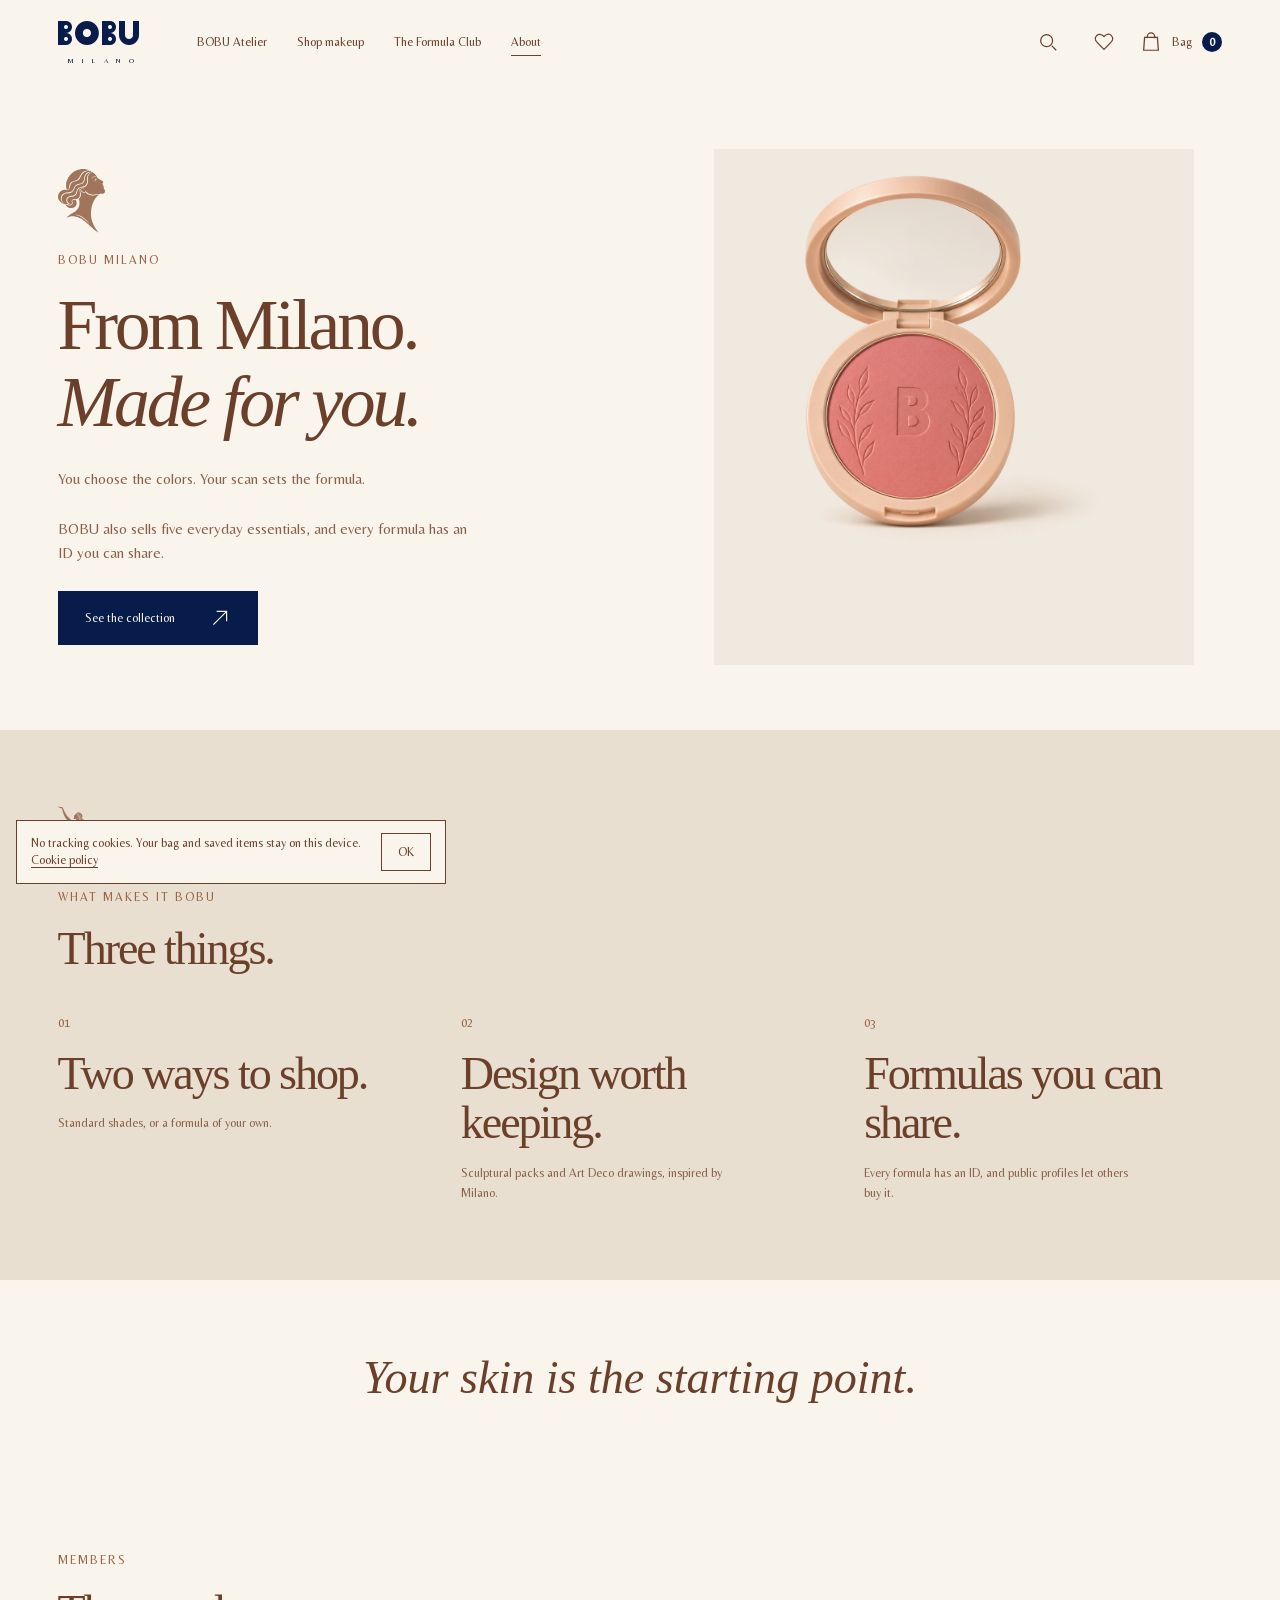
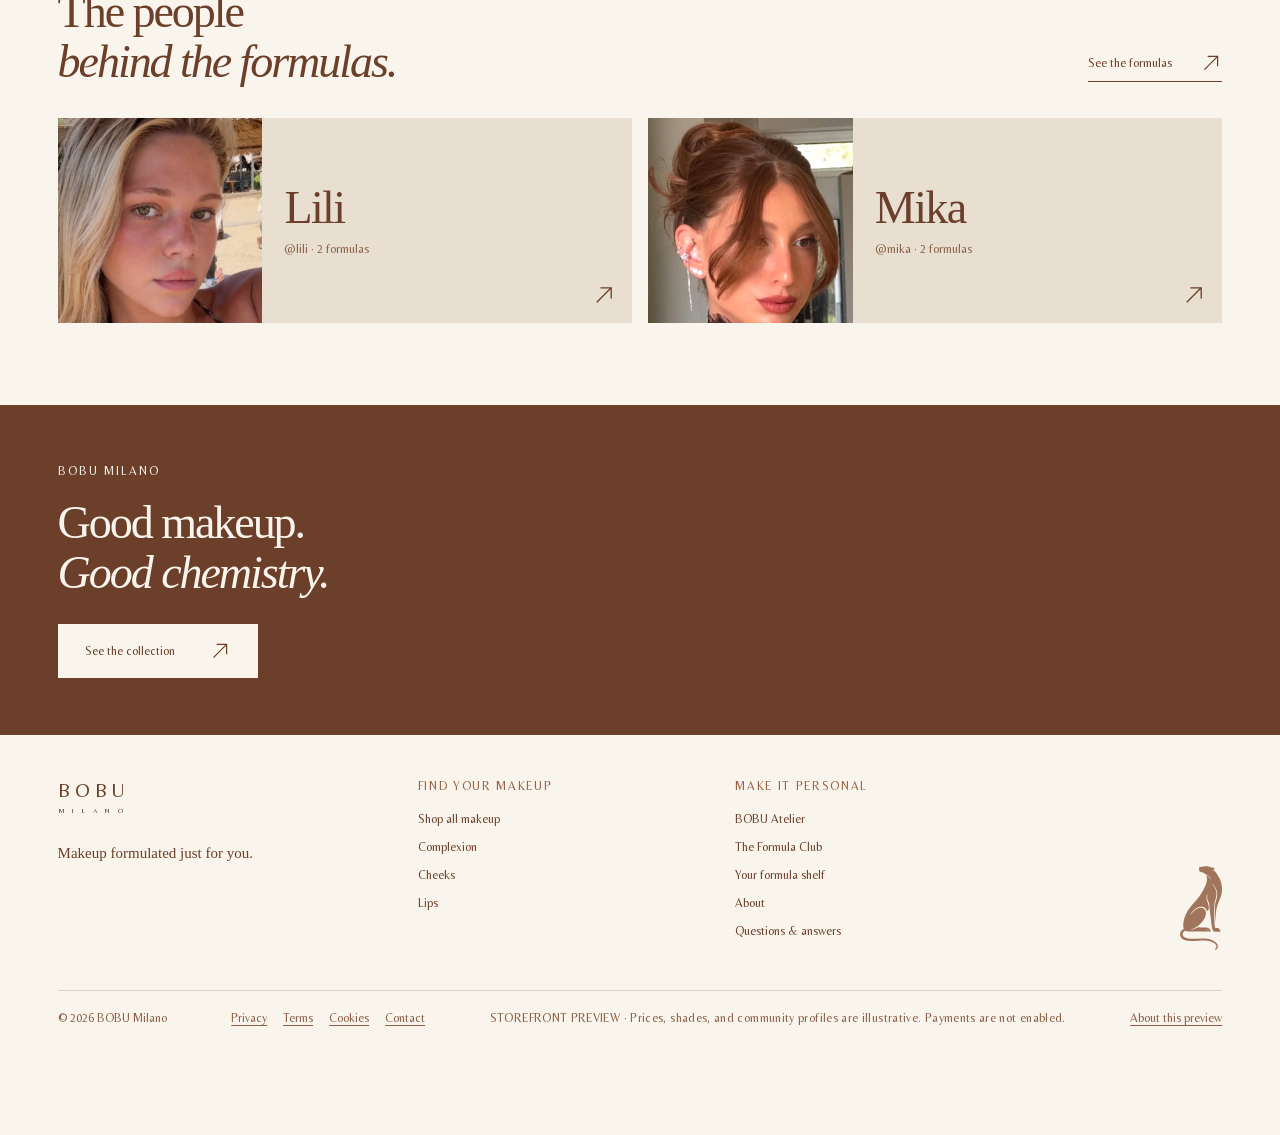
==== commit f0ebbdf2: "Remove repeated member photos, credit formulas to the members who made them Co-Authored-By: Claude O" ====
--- a/about.html
+++ b/about.html
@@ -1,2 +1,2 @@
 <!doctype html>
-<html lang="en"><head><meta charset="utf-8"><meta name="viewport" content="width=device-width,initial-scale=1,viewport-fit=cover"><meta name="theme-color" content="#F9F4EC"><title>About · BOBU Milano</title><meta name="description" content="BOBU Milano makes personal makeup. You pick the color, your scan sets the formula."><link rel="icon" href="assets/icon.png"><link rel="preload" href="assets/fonts/BOBUSignature-Regular.woff2" as="font" type="font/woff2" crossorigin><link rel="preload" href="assets/fonts/Belleza-Regular.woff2" as="font" type="font/woff2" crossorigin><meta property="og:type" content="website"><meta property="og:title" content="BOBU Milano"><meta property="og:description" content="Makeup formulated just for you. You pick the color, your scan sets the formula."><meta property="og:image" content="https://bobumilano.com/assets/share-2.jpg"><meta property="og:image:width" content="1200"><meta property="og:image:height" content="630"><meta name="twitter:card" content="summary_large_image"><link rel="stylesheet" href="store.css?v=36"></head><body><a class="skip-link" href="#main">Skip to content</a><div id="siteHeader"></div><main id="main" tabindex="-1"><noscript>Please enable JavaScript to explore this storefront.</noscript></main><div id="siteFooter"></div><dialog id="bagDialog" class="bag-dialog" aria-label="Shopping bag"></dialog><dialog id="menuDialog" class="menu-dialog" aria-label="Navigation menu"></dialog><dialog id="searchDialog" class="search-dialog" aria-label="Search makeup and formulas"></dialog><dialog id="detailDialog" class="detail-dialog" aria-label="BOBU information"></dialog><div id="toast" class="toast" role="status" aria-live="polite"></div><script src="store.js?v=36"></script><script src="motion.js?v=36"></script></body></html>+<html lang="en"><head><meta charset="utf-8"><meta name="viewport" content="width=device-width,initial-scale=1,viewport-fit=cover"><meta name="theme-color" content="#F9F4EC"><title>About · BOBU Milano</title><meta name="description" content="BOBU Milano makes personal makeup. You pick the color, your scan sets the formula."><link rel="icon" href="assets/icon.png"><link rel="preload" href="assets/fonts/BOBUSignature-Regular.woff2" as="font" type="font/woff2" crossorigin><link rel="preload" href="assets/fonts/Belleza-Regular.woff2" as="font" type="font/woff2" crossorigin><meta property="og:type" content="website"><meta property="og:title" content="BOBU Milano"><meta property="og:description" content="Makeup formulated just for you. You pick the color, your scan sets the formula."><meta property="og:image" content="https://bobumilano.com/assets/share-2.jpg"><meta property="og:image:width" content="1200"><meta property="og:image:height" content="630"><meta name="twitter:card" content="summary_large_image"><link rel="stylesheet" href="store.css?v=49"></head><body><a class="skip-link" href="#main">Skip to content</a><div id="siteHeader"></div><main id="main" tabindex="-1"><noscript>Please enable JavaScript to explore this storefront.</noscript></main><div id="siteFooter"></div><dialog id="bagDialog" class="bag-dialog" aria-label="Shopping bag"></dialog><dialog id="menuDialog" class="menu-dialog" aria-label="Navigation menu"></dialog><dialog id="searchDialog" class="search-dialog" aria-label="Search makeup and formulas"></dialog><dialog id="detailDialog" class="detail-dialog" aria-label="BOBU information"></dialog><div id="toast" class="toast" role="status" aria-live="polite"></div><script src="store.js?v=49"></script><script src="motion.js?v=49"></script></body></html>
--- a/store.css
+++ b/store.css
@@ -128,7 +128,6 @@
 .rail.dragging{scroll-snap-type:none;cursor:grabbing;user-select:none}
 .rail a{-webkit-user-drag:none}
 .rail .product-card{flex:0 0 var(--card);min-width:0;scroll-snap-align:center;scroll-snap-stop:always}
-.rail .product-card.is-copy{display:none}
 .rail .product-name-line{display:flex;justify-content:space-between;align-items:baseline;gap:12px}
 .rail .product-name-line h3{font-size:var(--title);line-height:1.1}
 .rail .product-name-line .price{display:inline;margin:0;font-size:var(--body)}
@@ -142,7 +141,6 @@
 .rail-ticks button.on{opacity:1;border-color:var(--deep-blue)}
 @media(min-width:821px){
  .rail{--card:clamp(340px,29vw,440px)}
- .rail .product-card.is-copy{display:block}
 }
 @media(min-width:761px){
  .hero{min-height:560px;height:min(calc(100svh - 113px),48.6vw)}
@@ -170,7 +168,7 @@
  .wordmark{font-size:28px}
  .wordmark small{font-size:5px}
  .footer-brand .wordmark,.dialog-top .wordmark{font-size:18px}
- .hero{height:auto;min-height:0;max-height:none;aspect-ratio:1134/2037;display:block}
+ .hero{height:auto;min-height:0;max-height:none;aspect-ratio:1134/1687;display:block}
  .hero-photo{object-position:50% 0}
  .hero-copy{display:block;padding:64px 20px 0}
  .hero .eyebrow{margin-bottom:12px}
@@ -199,7 +197,26 @@
 .shot-card>a{display:block;color:inherit}
 .product-stage{background:#f0e9e0!important}
 .product-stage .plate{aspect-ratio:800/860}
-.film-plate{background:#f0e9e0}
+.film-section{display:grid;grid-template-columns:repeat(2,minmax(0,1fr));gap:clamp(40px,6vw,96px);align-items:center}
+.film-copy .mark{display:block}
+.film-copy .body-copy{margin:16px 0 28px}
+.film-plate.lip-film{aspect-ratio:9/16;width:min(100%,400px,calc((100svh - 130px) * 9 / 16));max-width:none;justify-self:center}
+@media(max-width:760px){.formula-still{height:70%}.film-section{grid-template-columns:minmax(0,1fr);gap:28px}.film-plate.lip-film{order:-1;width:100%}}
+.hero-copy .hero-line{font-size:var(--heading);line-height:1.08;letter-spacing:-.03em;max-width:600px;text-wrap:balance}
+.hero-line+.hero-actions{margin-top:28px}
+@media(max-width:760px){.hero-line+.hero-actions{flex-wrap:wrap;gap:14px 21px}}
+article.formula-card{display:block}
+.formula-pair{display:grid;grid-template-columns:repeat(2,minmax(0,1fr))}
+.formula-person{display:grid;place-items:center;aspect-ratio:1;overflow:hidden;background:var(--avatar,#e6cdb5);color:var(--ink);font-family:var(--serif);font-size:var(--heading)}
+.formula-person img{display:block;width:100%;height:100%;object-fit:cover}
+.formula-card .formula-art{height:auto;min-height:0;aspect-ratio:1;background:#f0e9e0}
+.formula-card .formula-link{display:block}
+.formula-shot{display:block;width:100%;height:100%;object-fit:cover;-webkit-user-drag:none}
+.formula-card .formula-info{padding:18px}
+.formula-card .creator-link{align-items:flex-start;margin-bottom:12px;font-size:var(--body);color:var(--ink)}
+.creator-link strong{display:block;font-family:var(--serif);font-weight:400;font-size:var(--heading);line-height:1.05;letter-spacing:-.03em;color:var(--ink);margin-top:2px}
+.formula-info .formula-id{position:static;display:block;max-width:none;margin-bottom:6px}
+.formula-card .formula-info>p{margin:6px 0 16px}
 .plate-shot{position:absolute;inset:0;width:100%;height:100%;object-fit:contain;object-position:center bottom;-webkit-user-drag:none}
 .swipe{position:absolute;inset:0;display:flex;overflow-x:auto;overflow-y:hidden;scroll-snap-type:x mandatory;overscroll-behavior-x:contain;scrollbar-width:none}
 .swipe::-webkit-scrollbar{display:none}
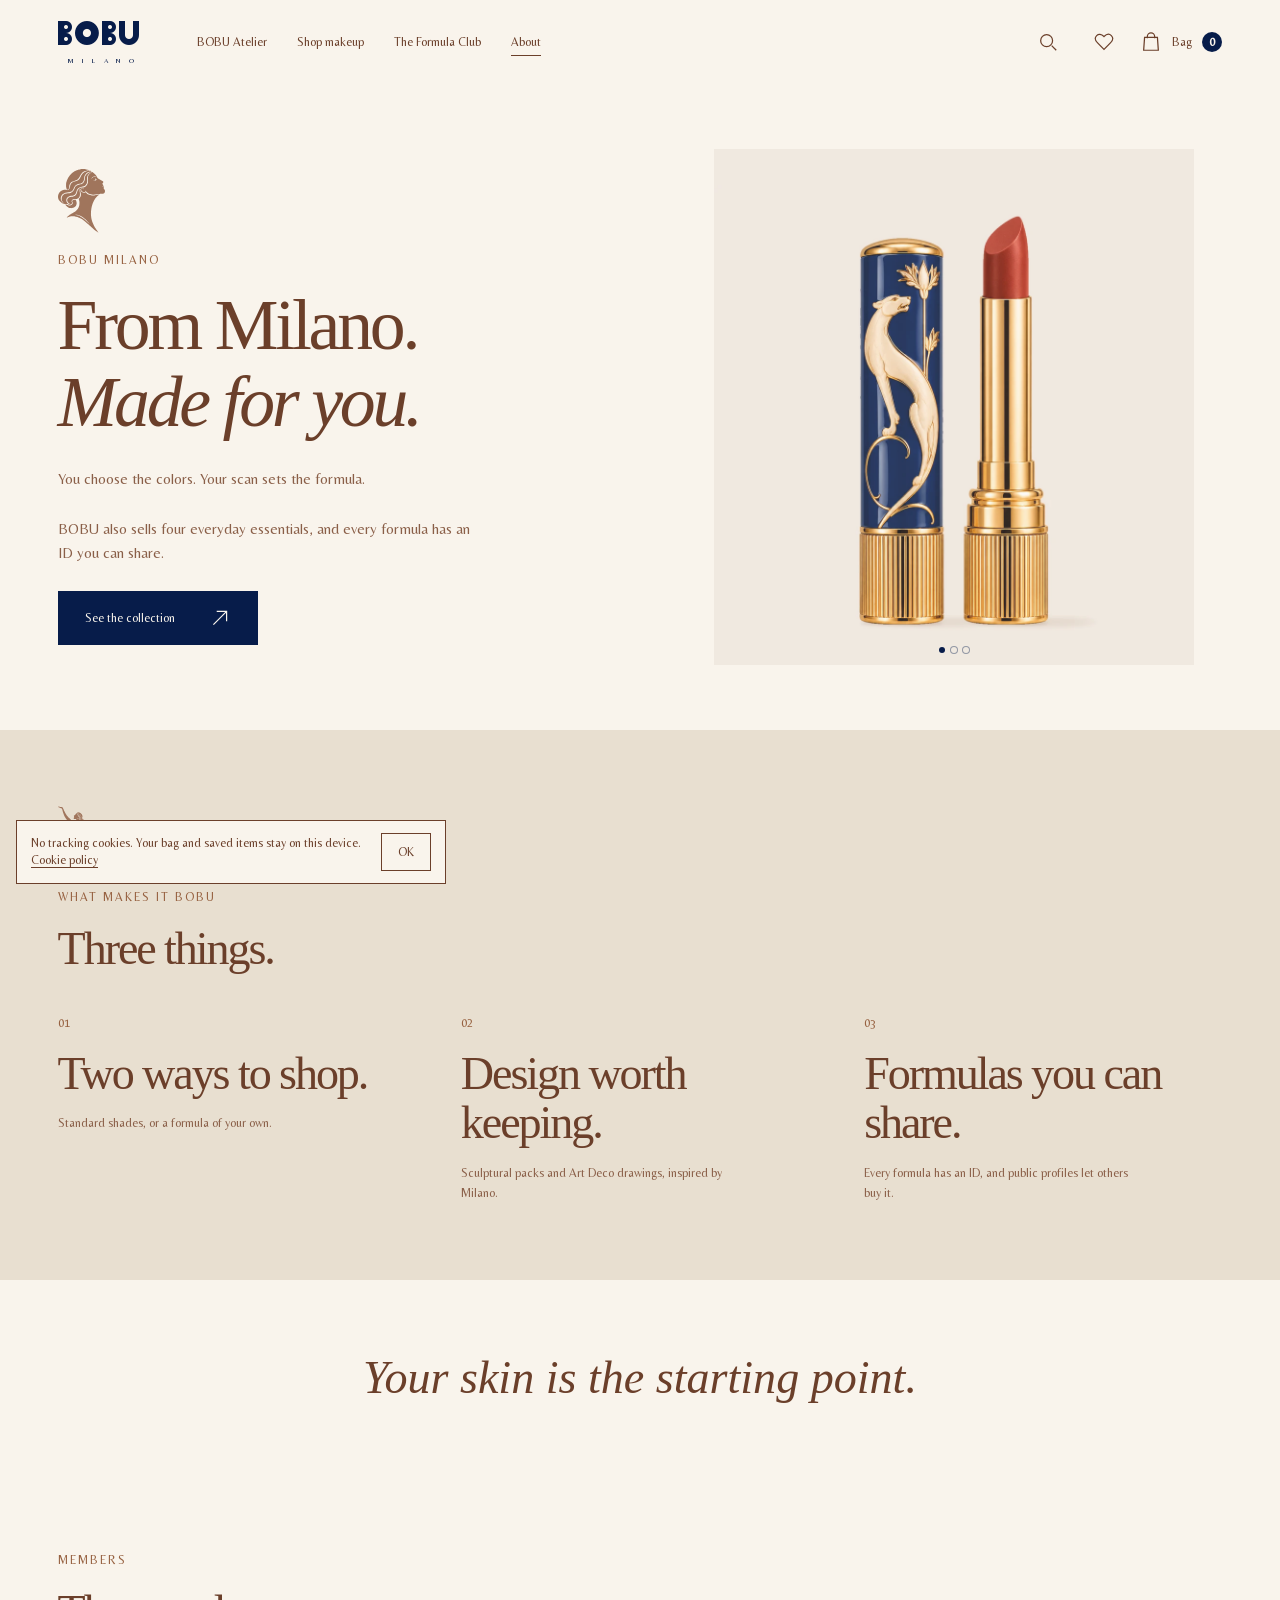
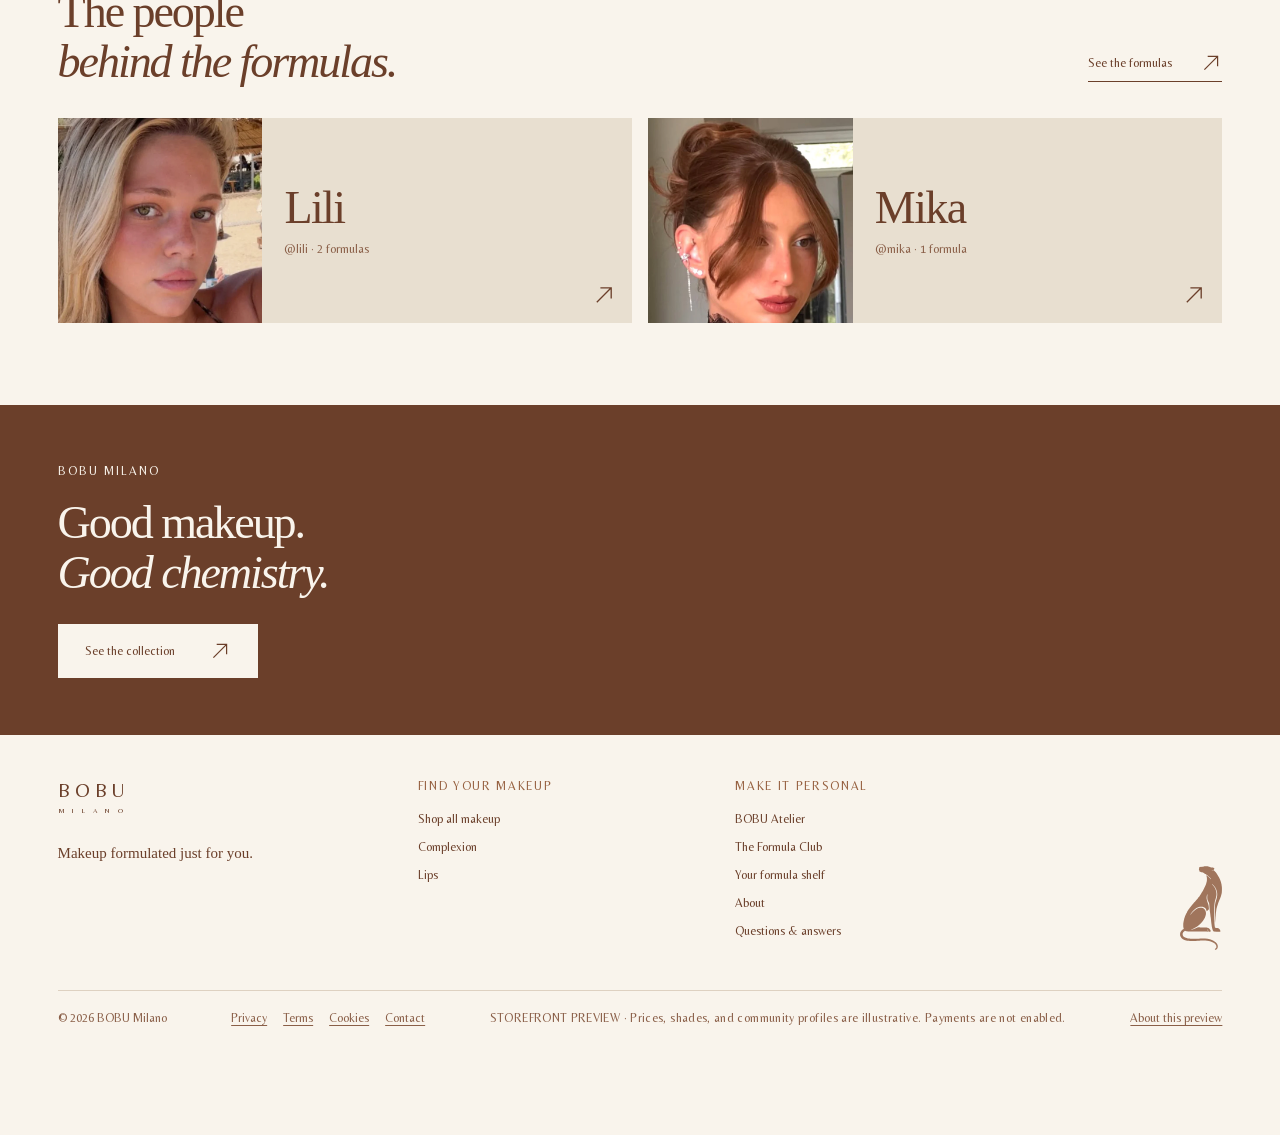
==== commit 33c98d40: "Remove blush from the site, new packaging section wording Co-Authored-By: Claude Opus 5.5 <noreply@a" ====
--- a/about.html
+++ b/about.html
@@ -1,2 +1,2 @@
 <!doctype html>
-<html lang="en"><head><meta charset="utf-8"><meta name="viewport" content="width=device-width,initial-scale=1,viewport-fit=cover"><meta name="theme-color" content="#F9F4EC"><title>About · BOBU Milano</title><meta name="description" content="BOBU Milano makes personal makeup. You pick the color, your scan sets the formula."><link rel="icon" href="assets/icon.png"><link rel="preload" href="assets/fonts/BOBUSignature-Regular.woff2" as="font" type="font/woff2" crossorigin><link rel="preload" href="assets/fonts/Belleza-Regular.woff2" as="font" type="font/woff2" crossorigin><meta property="og:type" content="website"><meta property="og:title" content="BOBU Milano"><meta property="og:description" content="Makeup formulated just for you. You pick the color, your scan sets the formula."><meta property="og:image" content="https://bobumilano.com/assets/share-2.jpg"><meta property="og:image:width" content="1200"><meta property="og:image:height" content="630"><meta name="twitter:card" content="summary_large_image"><link rel="stylesheet" href="store.css?v=49"></head><body><a class="skip-link" href="#main">Skip to content</a><div id="siteHeader"></div><main id="main" tabindex="-1"><noscript>Please enable JavaScript to explore this storefront.</noscript></main><div id="siteFooter"></div><dialog id="bagDialog" class="bag-dialog" aria-label="Shopping bag"></dialog><dialog id="menuDialog" class="menu-dialog" aria-label="Navigation menu"></dialog><dialog id="searchDialog" class="search-dialog" aria-label="Search makeup and formulas"></dialog><dialog id="detailDialog" class="detail-dialog" aria-label="BOBU information"></dialog><div id="toast" class="toast" role="status" aria-live="polite"></div><script src="store.js?v=49"></script><script src="motion.js?v=49"></script></body></html>+<html lang="en"><head><meta charset="utf-8"><meta name="viewport" content="width=device-width,initial-scale=1,viewport-fit=cover"><meta name="theme-color" content="#F9F4EC"><title>About · BOBU Milano</title><meta name="description" content="BOBU Milano makes personal makeup. You pick the color, your scan sets the formula."><link rel="icon" href="assets/icon.png"><link rel="preload" href="assets/fonts/BOBUSignature-Regular.woff2" as="font" type="font/woff2" crossorigin><link rel="preload" href="assets/fonts/Belleza-Regular.woff2" as="font" type="font/woff2" crossorigin><meta property="og:type" content="website"><meta property="og:title" content="BOBU Milano"><meta property="og:description" content="Makeup formulated just for you. You pick the color, your scan sets the formula."><meta property="og:image" content="https://bobumilano.com/assets/share-2.jpg"><meta property="og:image:width" content="1200"><meta property="og:image:height" content="630"><meta name="twitter:card" content="summary_large_image"><link rel="stylesheet" href="store.css?v=56"></head><body><a class="skip-link" href="#main">Skip to content</a><div id="siteHeader"></div><main id="main" tabindex="-1"><noscript>Please enable JavaScript to explore this storefront.</noscript></main><div id="siteFooter"></div><dialog id="bagDialog" class="bag-dialog" aria-label="Shopping bag"></dialog><dialog id="menuDialog" class="menu-dialog" aria-label="Navigation menu"></dialog><dialog id="searchDialog" class="search-dialog" aria-label="Search makeup and formulas"></dialog><dialog id="detailDialog" class="detail-dialog" aria-label="BOBU information"></dialog><div id="toast" class="toast" role="status" aria-live="polite"></div><script src="store.js?v=56"></script><script src="motion.js?v=56"></script></body></html>
--- a/store.css
+++ b/store.css
@@ -168,7 +168,7 @@
  .wordmark{font-size:28px}
  .wordmark small{font-size:5px}
  .footer-brand .wordmark,.dialog-top .wordmark{font-size:18px}
- .hero{height:auto;min-height:0;max-height:none;aspect-ratio:1134/1687;display:block}
+ .hero{height:auto;min-height:0;max-height:none;aspect-ratio:1134/1967;display:block}
  .hero-photo{object-position:50% 0}
  .hero-copy{display:block;padding:64px 20px 0}
  .hero .eyebrow{margin-bottom:12px}
@@ -202,9 +202,9 @@
 .film-copy .body-copy{margin:16px 0 28px}
 .film-plate.lip-film{aspect-ratio:9/16;width:min(100%,400px,calc((100svh - 130px) * 9 / 16));max-width:none;justify-self:center}
 @media(max-width:760px){.formula-still{height:70%}.film-section{grid-template-columns:minmax(0,1fr);gap:28px}.film-plate.lip-film{order:-1;width:100%}}
-.hero-copy .hero-line{font-size:var(--heading);line-height:1.08;letter-spacing:-.03em;max-width:600px;text-wrap:balance}
-.hero-line+.hero-actions{margin-top:28px}
-@media(max-width:760px){.hero-line+.hero-actions{flex-wrap:wrap;gap:14px 21px}}
+.hero-copy .hero-lead{max-width:430px;text-wrap:balance}
+.hero-lead+.hero-actions{margin-top:28px}
+@media(max-width:760px){.hero-lead+.hero-actions{flex-wrap:wrap;gap:14px 21px;margin-top:20px}}
 article.formula-card{display:block}
 .formula-pair{display:grid;grid-template-columns:repeat(2,minmax(0,1fr))}
 .formula-person{display:grid;place-items:center;aspect-ratio:1;overflow:hidden;background:var(--avatar,#e6cdb5);color:var(--ink);font-family:var(--serif);font-size:var(--heading)}
@@ -221,10 +221,11 @@
 .swipe{position:absolute;inset:0;display:flex;overflow-x:auto;overflow-y:hidden;scroll-snap-type:x mandatory;overscroll-behavior-x:contain;scrollbar-width:none}
 .swipe::-webkit-scrollbar{display:none}
 .swipe img,.shot.is-photo .swipe img{flex:0 0 100%;width:100%;height:100%;min-width:0;object-fit:contain;object-position:center bottom;scroll-snap-align:center;scroll-snap-stop:always;-webkit-user-drag:none}
+.swipe img.swipe-fill,.shot.is-photo .swipe img.swipe-fill{object-fit:cover;object-position:center}
 .rail .swipe{overflow:hidden}
 .swipe-dots{position:absolute;left:0;right:0;bottom:12px;display:flex;justify-content:center;gap:6px;pointer-events:none}
-.swipe-dots i{width:6px;height:6px;border-radius:50%;background:#071c4a;opacity:.22}
-.swipe-dots i.on{opacity:1}
+.swipe-dots i{width:6px;height:6px;border-radius:50%;background:#f0e9e0;box-shadow:0 0 0 1px #071c4a66}
+.swipe-dots i.on{background:#071c4a;box-shadow:0 0 0 1px #f0e9e0}
 @media(hover:none){.rail .swipe-dots{display:none}}
 .shot{position:relative;aspect-ratio:1;background:#f0e9e0;display:flex;align-items:center;justify-content:center;overflow:hidden}
 .shot img{display:block;width:76%;height:80%;object-fit:contain;-webkit-user-drag:none}
